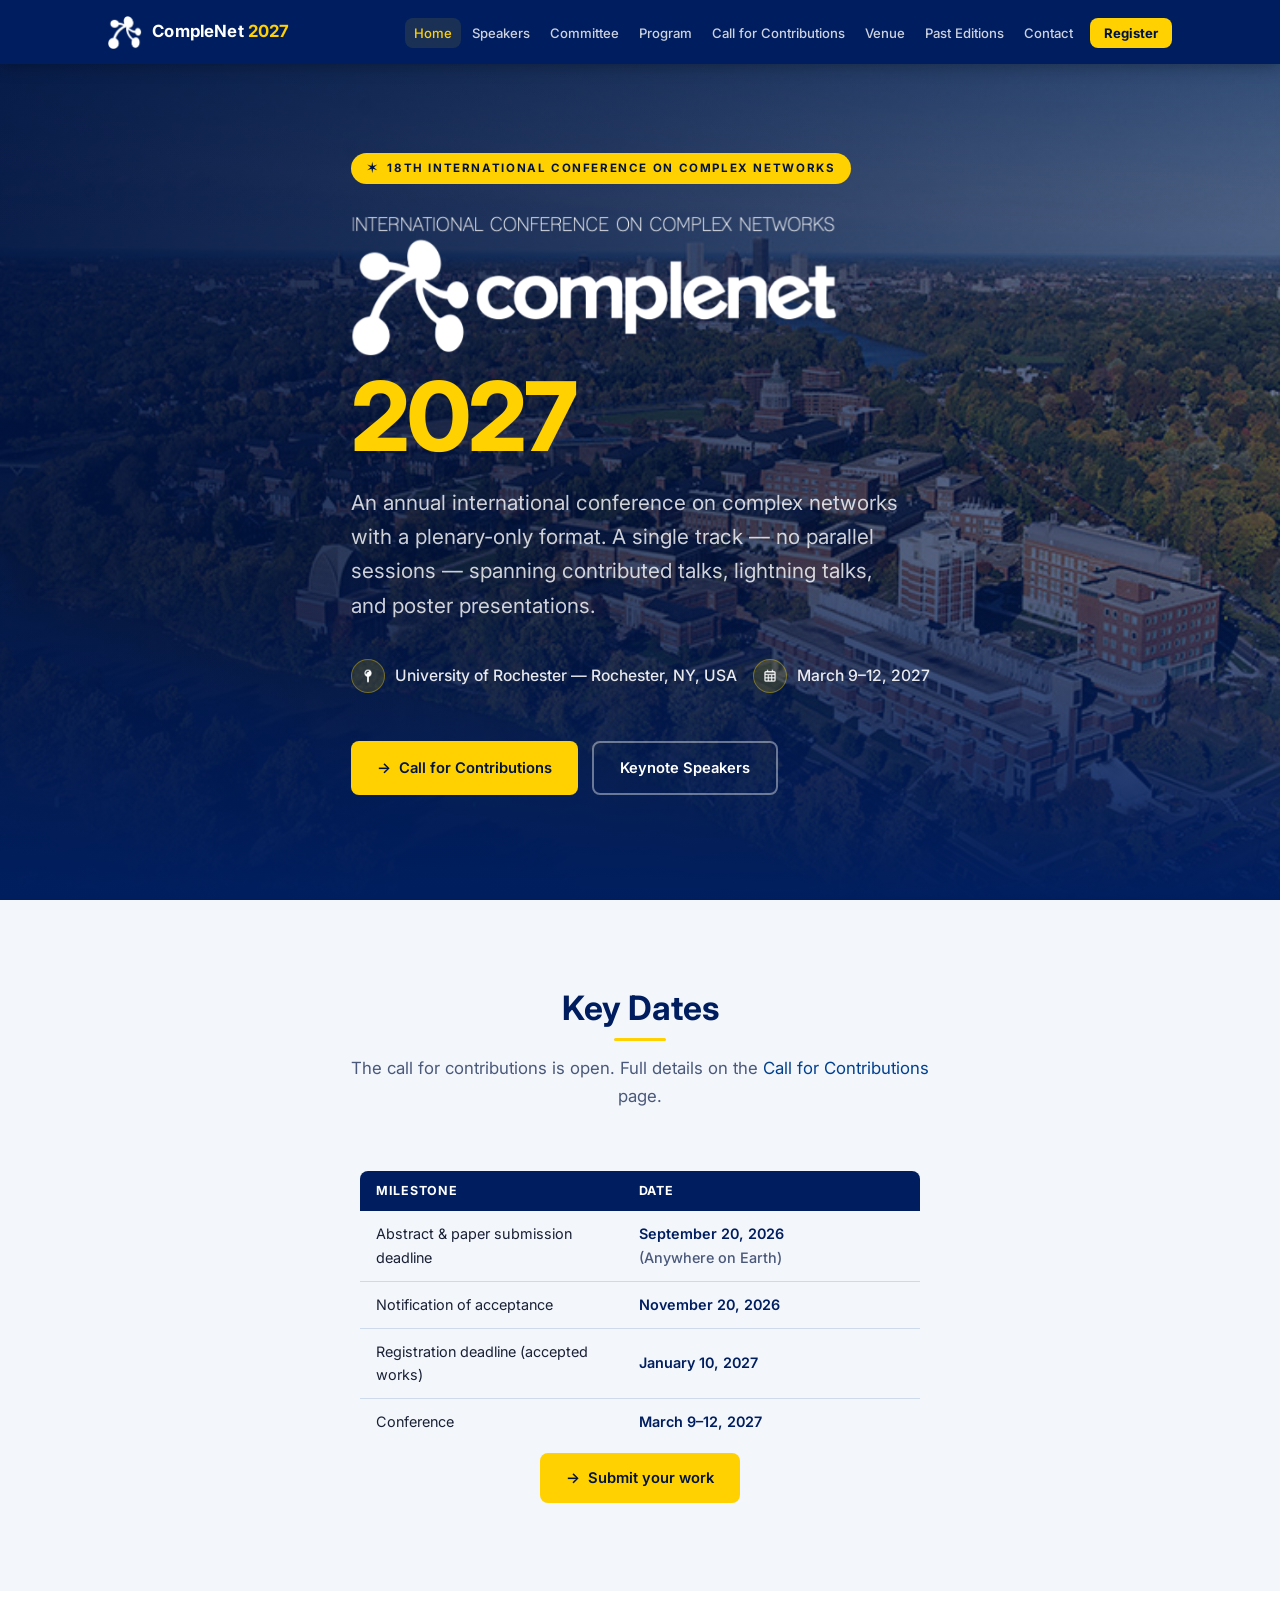
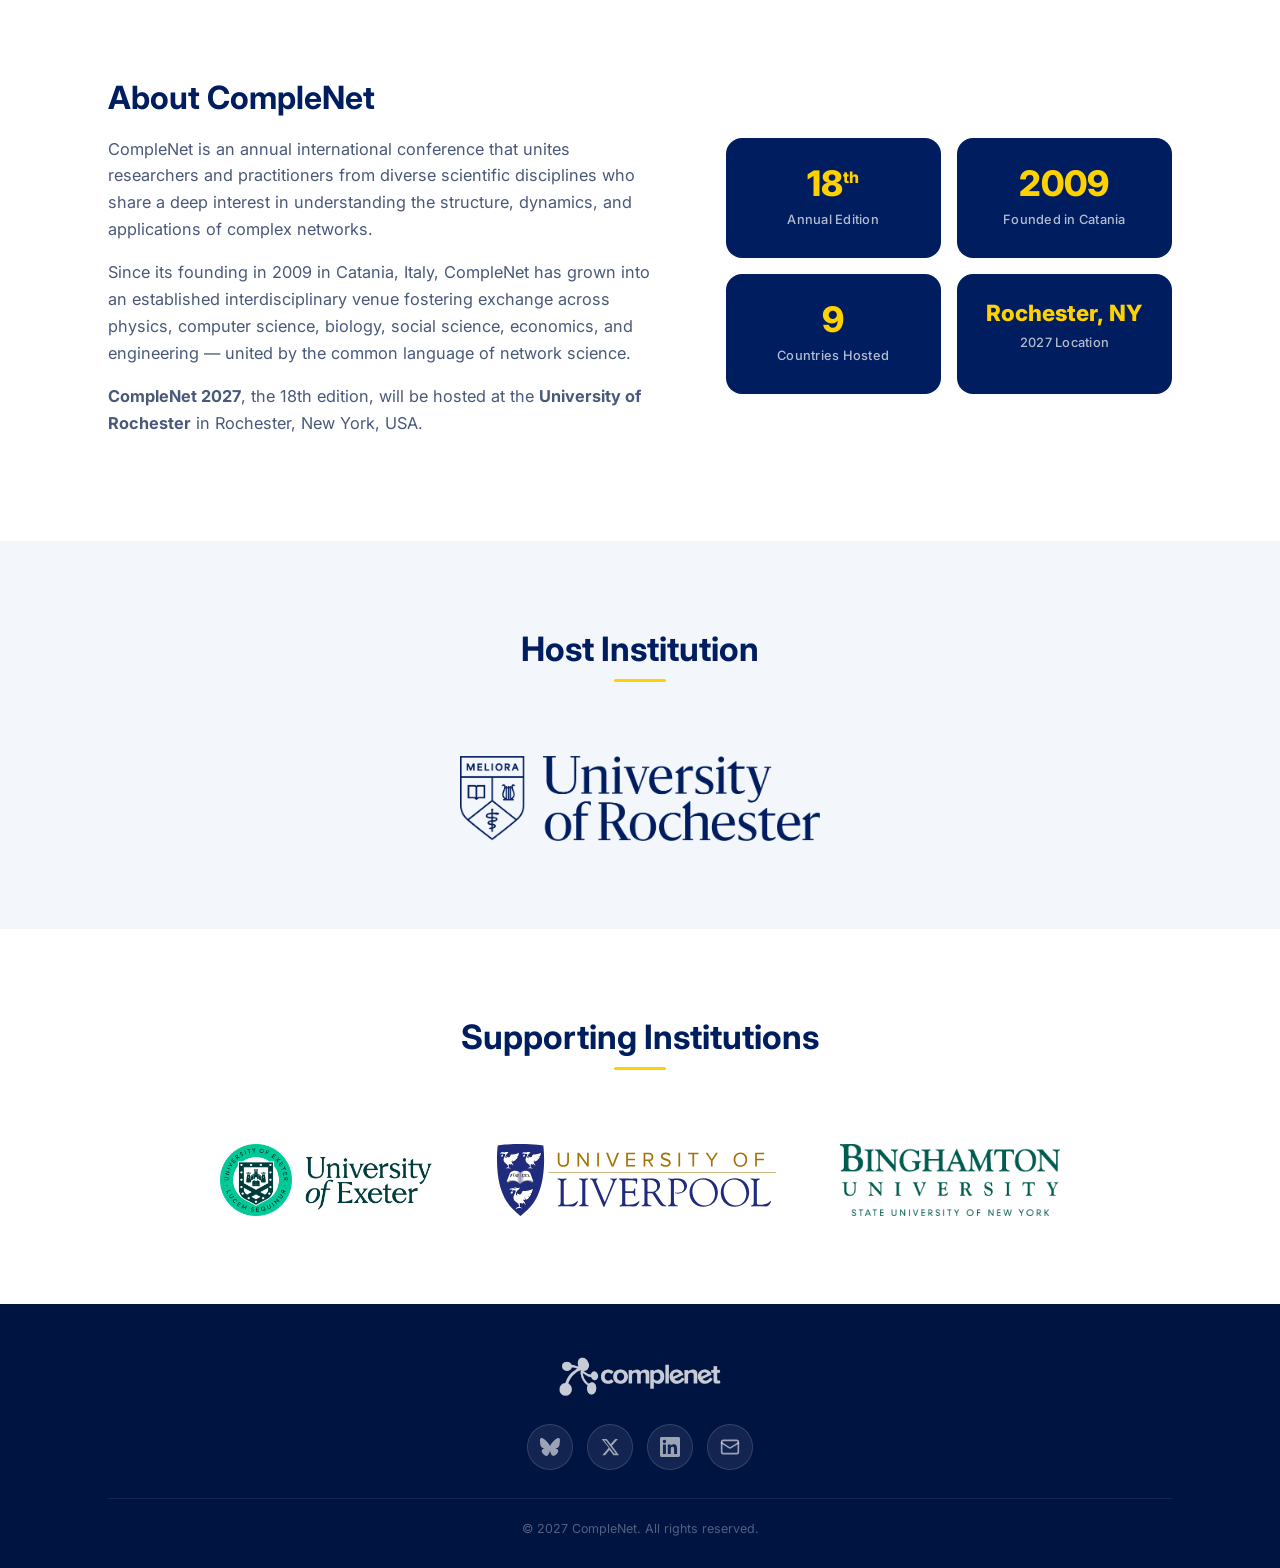
==== index.html @ 54e0cf7e "Add Liverpool and Binghamton logos to supporting institutions" ====
<!DOCTYPE html>
<html lang="en">
<head>
  <meta charset="UTF-8">
  <meta name="viewport" content="width=device-width, initial-scale=1.0">
  <title>CompleNet 2027 — 18th International Conference on Complex Networks</title>
  <meta name="description" content="CompleNet 2027, the 18th International Conference on Complex Networks, hosted at the University of Rochester, Rochester, NY, USA.">
  <link rel="canonical" href="https://complenet.github.io/">

  <!-- Link previews (Bluesky, X, Slack, Mastodon) -->
  <meta property="og:type"        content="website">
  <meta property="og:site_name"   content="CompleNet 2027">
  <meta property="og:locale"      content="en_US">
  <meta property="og:url"         content="https://complenet.github.io/">
  <meta property="og:title"       content="CompleNet 2027 — 18th International Conference on Complex Networks">
  <meta property="og:description" content="CompleNet 2027, the 18th International Conference on Complex Networks, hosted at the University of Rochester, Rochester, NY, USA.">
  <meta property="og:image"       content="https://complenet.github.io/Logos/og-card.png">
  <meta property="og:image:width"  content="1200">
  <meta property="og:image:height" content="630">
  <meta property="og:image:alt"   content="CompleNet 2027, the 18th International Conference on Complex Networks, March 9-12, 2027, University of Rochester, Rochester, NY, USA">
  <meta name="twitter:card"        content="summary_large_image">
  <meta name="twitter:site"        content="@CompleNet">
  <meta name="twitter:title"       content="CompleNet 2027 — 18th International Conference on Complex Networks">
  <meta name="twitter:description" content="CompleNet 2027, the 18th International Conference on Complex Networks, hosted at the University of Rochester, Rochester, NY, USA.">
  <meta name="twitter:image"       content="https://complenet.github.io/Logos/og-card.png">
  <meta name="twitter:image:alt"   content="CompleNet 2027, the 18th International Conference on Complex Networks, March 9-12, 2027, University of Rochester, Rochester, NY, USA">

  <link rel="preconnect" href="https://fonts.googleapis.com">
  <link rel="preconnect" href="https://fonts.gstatic.com" crossorigin>
  <link href="https://fonts.googleapis.com/css2?family=Inter:wght@300;400;500;600;700;800&display=swap" rel="stylesheet">
  <link rel="icon" href="favicon.ico" sizes="any">
  <link rel="icon" type="image/png" sizes="32x32" href="favicon-32x32.png">
  <link rel="icon" type="image/png" sizes="16x16" href="favicon-16x16.png">
  <link rel="apple-touch-icon" href="apple-touch-icon.png">
  <link rel="stylesheet" href="style.css">
</head>
<body>

<!-- ═══ NAVBAR ═══ -->
<nav id="navbar">
  <div class="container">
    <div class="nav-inner">
      <a href="index.html" class="nav-brand">
        <img src="Logos/LogoSmall.png" alt="CompleNet logo">
        <span class="nav-brand-text">CompleNet&nbsp;<span class="nav-brand-year">2027</span></span>
      </a>
      <ul class="nav-links" id="navLinks">
        <li><a href="index.html"         class="active">Home</a></li>
        <li><a href="speakers.html">Speakers</a></li>
        <li><a href="committee.html">Committee</a></li>
        <li><a href="program.html">Program</a></li>
        <li><a href="cfp.html">Call for Contributions</a></li>
        <li><a href="venue.html">Venue</a></li>
        <li><a href="past-editions.html">Past Editions</a></li>
        <li><a href="contact.html">Contact</a></li>
        <li><a href="registration.html" class="nav-cta">Register</a></li>
      </ul>
      <button class="nav-toggle" id="navToggle" aria-label="Toggle navigation">
        <span></span><span></span><span></span>
      </button>
    </div>
  </div>
</nav>

<!-- ═══ HERO ═══ -->
<section id="hero">
  <div class="hero-bg"></div>
  <div class="container">
    <div class="hero-content">

      <h1 class="sr-only">CompleNet 2027 &mdash; 18th International Conference on Complex Networks</h1>

      <div class="hero-badge">&#x2736;&nbsp; 18th International Conference on Complex Networks</div>

      <div class="hero-title-area">
        <img src="Logos/CompleNetComplete.png" alt="CompleNet" class="hero-complenet-logo">
        <div class="hero-year">2027</div>
      </div>

      <p class="hero-subtitle">
        An annual international conference on complex networks with a plenary-only format.
        A single track &mdash; no parallel sessions &mdash; spanning contributed talks,
        lightning talks, and poster presentations.
      </p>

      <div class="hero-meta">
        <div class="hero-meta-item">
          <div class="hero-meta-icon"><img src="Logos/map-pin-solid.png" alt="Location"></div>
          <span>University of Rochester &mdash; Rochester, NY, USA</span>
        </div>
        <div class="hero-meta-item">
          <div class="hero-meta-icon"><img src="Logos/calendar-days-regular.png" alt="Date"></div>
          <span>March 9&ndash;12, 2027</span>
        </div>
      </div>

      <div class="hero-actions">
        <a href="cfp.html"      class="btn btn-primary">&#8594;&nbsp; Call for Contributions</a>
        <a href="speakers.html" class="btn btn-outline">Keynote Speakers</a>
      </div>

    </div>
  </div>
</section>

<!-- ═══ KEY DATES ═══ -->
<section id="key-dates" class="section section-alt">
  <div class="container">
    <div class="section-header">
      <h2>Key Dates</h2>
      <p>
        The call for contributions is open. Full details on the
        <a href="cfp.html">Call for Contributions</a> page.
      </p>
    </div>
    <table class="dates-table dates-centered">
      <thead>
        <tr><th>Milestone</th><th>Date</th></tr>
      </thead>
      <tbody>
        <tr><td>Abstract &amp; paper submission deadline</td><td class="date-val">September 20, 2026 <span class="date-aoe">(Anywhere on Earth)</span></td></tr>
        <tr><td>Notification of acceptance</td>             <td class="date-val">November 20, 2026</td></tr>
        <tr><td>Registration deadline (accepted works)</td> <td class="date-val">January 10, 2027</td></tr>
        <tr><td>Conference</td>                             <td class="date-val">March 9&ndash;12, 2027</td></tr>
      </tbody>
    </table>
    <div class="key-dates-actions">
      <a href="cfp.html" class="btn btn-primary">&#8594;&nbsp; Submit your work</a>
    </div>
  </div>
</section>

<!-- ═══ ABOUT ═══ -->
<section id="about" class="section">
  <div class="container">
    <div class="about-grid">

      <div class="about-text">
        <h2>About CompleNet</h2>
        <p>
          CompleNet is an annual international conference that unites researchers and practitioners
          from diverse scientific disciplines who share a deep interest in understanding the
          structure, dynamics, and applications of complex networks.
        </p>
        <p>
          Since its founding in 2009 in Catania, Italy, CompleNet has grown into an established
          interdisciplinary venue fostering exchange across physics, computer science, biology,
          social science, economics, and engineering &mdash; united by the common language of
          network science.
        </p>
        <p>
          <strong>CompleNet 2027</strong>, the 18th edition, will be hosted at the
          <strong>University of Rochester</strong> in Rochester, New York, USA.
        </p>
      </div>

      <div class="about-stats">
        <div class="stat-card">
          <div class="stat-number">18<sup>th</sup></div>
          <div class="stat-label">Annual Edition</div>
        </div>
        <div class="stat-card">
          <div class="stat-number">2009</div>
          <div class="stat-label">Founded in Catania</div>
        </div>
        <div class="stat-card">
          <div class="stat-number">9</div>
          <div class="stat-label">Countries Hosted</div>
        </div>
        <div class="stat-card">
          <div class="stat-number" style="font-size:1.4rem">Rochester,&nbsp;NY</div>
          <div class="stat-label">2027 Location</div>
        </div>
      </div>

    </div>
  </div>
</section>

<!-- ═══ HOST INSTITUTION ═══ -->
<section id="host-institution" class="section section-alt">
  <div class="container">
    <div class="section-header">
      <h2>Host Institution</h2>
    </div>
    <div class="inst-grid">
      <div class="inst-card">
        <img src="Logos/Rochester.png" alt="University of Rochester">
      </div>
    </div>
  </div>
</section>

<!-- ═══ SUPPORTING INSTITUTIONS ═══ -->
<section id="supporting-institutions" class="section">
  <div class="container">
    <div class="section-header">
      <h2>Supporting Institutions</h2>
    </div>
    <div class="inst-grid">
      <div class="inst-card">
        <img src="Logos/Exeter.png" alt="University of Exeter">
      </div>
      <div class="inst-card">
        <img src="Logos/Liverpool.svg" alt="University of Liverpool">
      </div>
      <div class="inst-card">
        <img src="Logos/Binghamton.png" alt="Binghamton University">
      </div>
    </div>
  </div>
</section>

<!-- ═══ FOOTER ═══ -->
<footer>
  <div class="container">
    <div class="footer-simple">
      <img src="Logos/CompleNet.png" alt="CompleNet" class="footer-main-logo">
      <div class="footer-social">
        <a href="https://bsky.app/profile/complenet.bsky.social"
           target="_blank" rel="noopener" class="social-link" title="Bluesky">
          <svg viewBox="0 0 24 24" fill="currentColor" aria-hidden="true">
            <path d="M12 10.8c-1.087-2.114-4.046-6.053-6.798-7.995C2.566.944 1.561 1.266.902 1.565.139 1.908 0 3.08 0 3.768c0 .69.378 5.65.624 6.479.815 2.736 3.713 3.66 6.383 3.364.136-.02.275-.039.415-.056-.138.022-.276.04-.415.056-3.912.58-7.387 2.005-2.83 7.078 5.013 5.19 6.87-1.113 7.823-4.308.953 3.195 2.05 9.271 7.733 4.308 4.552-5.072 1.07-6.496-2.842-7.078a8.741 8.741 0 0 1-.415-.056c.14.017.279.036.415.056 2.67.297 5.568-.628 6.383-3.364.246-.828.624-5.79.624-6.478 0-.69-.139-1.861-.902-2.206-.659-.298-1.664-.62-4.3 1.24C16.046 4.748 13.087 8.687 12 10.8Z"/>
          </svg>
        </a>
        <a href="https://x.com/CompleNet"
           target="_blank" rel="noopener" class="social-link" title="X (Twitter)">
          <svg viewBox="0 0 24 24" fill="currentColor" aria-hidden="true">
            <path d="M18.244 2.25h3.308l-7.227 8.26 8.502 11.24H16.17l-4.714-6.231-5.401 6.231H2.741l7.732-8.855L1.999 2.25H8.08l4.713 6.231zm-1.161 17.52h1.833L7.084 4.126H5.117z"/>
          </svg>
        </a>
        <a href="https://www.linkedin.com/company/136134955/"
           target="_blank" rel="noopener" class="social-link" title="LinkedIn">
          <svg viewBox="0 0 24 24" fill="currentColor" aria-hidden="true">
            <path d="M20.447 20.452h-3.554v-5.569c0-1.328-.027-3.037-1.852-3.037-1.853 0-2.136 1.445-2.136 2.939v5.667H9.351V9h3.414v1.561h.046c.477-.9 1.637-1.85 3.37-1.85 3.601 0 4.267 2.37 4.267 5.455v6.286zM5.337 7.433a2.062 2.062 0 1 1 0-4.125 2.062 2.062 0 0 1 0 4.125zM7.119 20.452H3.552V9h3.567v11.452zM22.225 0H1.771C.792 0 0 .774 0 1.729v20.542C0 23.227.792 24 1.771 24h20.451C23.2 24 24 23.227 24 22.271V1.729C24 .774 23.2 0 22.222 0h.003z"/>
          </svg>
        </a>
        <a href="#" data-email
           class="social-link" title="Email the organizers">
          <svg viewBox="0 0 24 24" fill="none" stroke="currentColor" stroke-width="2"
               stroke-linecap="round" stroke-linejoin="round" aria-hidden="true">
            <rect x="2" y="4" width="20" height="16" rx="2"/>
            <path d="m22 7-8.97 5.7a1.94 1.94 0 0 1-2.06 0L2 7"/>
          </svg>
        </a>
      </div>
      <div class="footer-bottom">
        <span>&copy; 2027 CompleNet. All rights reserved.</span>
      </div>
    </div>
  </div>
</footer>

<script>
  const toggle   = document.getElementById('navToggle');
  const navLinks = document.getElementById('navLinks');
  toggle.addEventListener('click', () => navLinks.classList.toggle('open'));
  navLinks.querySelectorAll('a').forEach(a =>
    a.addEventListener('click', () => navLinks.classList.remove('open'))
  );
</script>
  <script src="email.js"></script>
</body>
</html>
---- style.css ----
/* ═══════════════════════════════════════════════
   CompleNet 2027 — Shared Stylesheet
   University of Rochester color palette
   ═══════════════════════════════════════════════ */

/* ─── Reset & Variables ─── */
*, *::before, *::after { box-sizing: border-box; margin: 0; padding: 0; }

:root {
  --blue:       #001E5F;   /* UR navy (matches logo) */
  --blue-dark:  #001442;
  --blue-mid:   #00408F;
  --blue-light: #1A5FB8;
  --gold:       #FFD100;   /* UR Gold */
  --gold-dark:  #E8BC00;
  --gold-pale:  rgba(255, 209, 0, 0.12);
  --white:      #ffffff;
  --off-white:  #F3F7FC;
  --gray-light: #EAF0F8;
  --gray:       #8899BB;
  --text:       #1A2035;
  --text-mid:   #4A587A;
  --border:     #CDDAEC;
  --radius:     8px;
  --radius-lg:  16px;
  --shadow-sm:  0 2px 8px  rgba(0, 59, 113, 0.10);
  --shadow-md:  0 6px 24px rgba(0, 59, 113, 0.15);
  --shadow-lg:  0 12px 48px rgba(0, 59, 113, 0.20);
  --trans:      0.2s ease;
  --nav-h:      64px;
}

html { scroll-behavior: smooth; }

body {
  font-family: 'Inter', -apple-system, BlinkMacSystemFont, 'Segoe UI', sans-serif;
  color: var(--text);
  line-height: 1.65;
  background: var(--white);
}

h1, h2, h3, h4 { line-height: 1.2; font-weight: 700; }
a { color: var(--blue-mid); text-decoration: none; transition: color var(--trans); }
a:hover { color: var(--gold-dark); }
img { display: block; max-width: 100%; }

/* ─── Layout ─── */
.container  { max-width: 1120px; margin: 0 auto; padding: 0 28px; }
.section    { padding: 88px 0; }
.section-alt { background: var(--off-white); }

/* Visually hidden (for screen readers / SEO — e.g. the hero h1) */
.sr-only {
  position: absolute;
  width: 1px; height: 1px;
  padding: 0; margin: -1px;
  overflow: hidden;
  clip: rect(0, 0, 0, 0);
  white-space: nowrap;
  border: 0;
}

/* ─── Section Header ─── */
.section-header { text-align: center; margin-bottom: 60px; }
.section-header h2 {
  font-size: clamp(1.6rem, 3vw, 2.1rem);
  color: var(--blue);
  margin-bottom: 14px;
  display: inline-block;
  position: relative;
}
.section-header h2::after {
  content: '';
  display: block;
  width: 52px;
  height: 3px;
  background: var(--gold);
  border-radius: 2px;
  margin: 10px auto 0;
}
.section-header p {
  color: var(--text-mid);
  max-width: 580px;
  margin: 0 auto;
  font-size: 1.05rem;
}

/* ═══════════════════════════════════════════════
   NAVBAR
   ═══════════════════════════════════════════════ */
#navbar {
  position: fixed;
  top: 0; left: 0; right: 0;
  z-index: 999;
  height: var(--nav-h);
  background: var(--blue);
  box-shadow: 0 2px 16px rgba(0, 0, 0, 0.30);
}
/* fill the bar's height so nav content centers vertically within it */
#navbar .container { height: 100%; }
.nav-inner {
  height: 100%;
  display: flex;
  align-items: center;
  justify-content: space-between;
}
.nav-brand {
  display: flex;
  align-items: center;
  gap: 10px;
  text-decoration: none;
  flex-shrink: 0;
}
.nav-brand img {
  height: 34px;
  filter: brightness(0) invert(1);
}
.nav-brand-text {
  color: var(--white);
  font-weight: 700;
  font-size: 1.05rem;
  letter-spacing: 0.01em;
}
.nav-brand-year { color: var(--gold); }

.nav-links {
  display: flex;
  gap: 2px;
  list-style: none;
  align-items: center;
}
.nav-links a {
  color: rgba(255, 255, 255, 0.80);
  font-size: 0.82rem;
  font-weight: 500;
  padding: 7px 9px;
  border-radius: var(--radius);
  text-decoration: none;
  transition: all var(--trans);
  white-space: nowrap;
}
.nav-links a:hover,
.nav-links a.active { color: var(--gold); }
.nav-links a.active { background: rgba(255, 209, 0, 0.10); }

.nav-links .nav-cta {
  background: var(--gold);
  color: var(--blue-dark) !important;
  font-weight: 700 !important;
  padding: 7px 14px !important;
  margin-left: 6px;
}
.nav-links .nav-cta:hover,
.nav-links .nav-cta.active {
  background: var(--gold-dark);
  color: var(--blue-dark) !important;
}

/* Hamburger */
.nav-toggle {
  display: none;
  flex-direction: column;
  gap: 5px;
  cursor: pointer;
  background: none;
  border: none;
  padding: 4px;
}
.nav-toggle span {
  display: block;
  width: 22px;
  height: 2px;
  background: var(--white);
  border-radius: 2px;
  transition: all 0.3s;
}

/* ═══════════════════════════════════════════════
   PAGE HEADER  (inner pages — replaces full hero)
   ═══════════════════════════════════════════════ */
.page-header {
  background: var(--blue);
  padding: calc(var(--nav-h) + 52px) 0 52px;
  text-align: center;
  position: relative;
  overflow: hidden;
}
/* animated network canvas behind the page title (see header-network.js) */
.page-header-net {
  position: absolute;
  inset: 0;
  width: 100%;
  height: 100%;
  z-index: 0;
  pointer-events: none;
}
.page-header .container { position: relative; z-index: 1; }
.page-header h1 {
  font-size: clamp(2rem, 5vw, 3.2rem);
  color: var(--white);
  font-weight: 800;
  letter-spacing: -0.02em;
  margin-bottom: 14px;
}
.page-header h1 span { color: var(--gold); }
.page-header p {
  color: rgba(255, 255, 255, 0.75);
  font-size: 1.05rem;
  max-width: 540px;
  margin: 0 auto;
}

/* ═══════════════════════════════════════════════
   HERO  (index.html only)
   ═══════════════════════════════════════════════ */
#hero {
  min-height: 100vh;
  background: var(--blue);
  position: relative;
  display: flex;
  align-items: center;
  padding-top: var(--nav-h);
  overflow: hidden;
}
.hero-bg {
  position: absolute;
  inset: 0;
  /* UR River Campus aerial, tinted with a navy brand overlay:
     darker at left (behind the title) for legibility, lighter at right. */
  background-image:
    linear-gradient(100deg,
      rgba(0, 20, 66, 0.93) 0%,
      rgba(0, 20, 66, 0.78) 45%,
      rgba(0, 26, 82, 0.55) 100%),
    url('backgroundimages/2008-10-09_Aerial_Photography_713.jpeg');
  background-size: cover;
  background-position: center;
}
.hero-bg::after {
  content: '';
  position: absolute;
  inset: 0;
  /* soft top shade under the navbar + fade to solid navy at the bottom */
  background: linear-gradient(to bottom,
    rgba(0, 20, 66, 0.35) 0%,
    transparent 26%,
    transparent 62%,
    var(--blue) 100%);
}
.hero-content {
  position: relative;
  z-index: 2;
  padding: 80px 0 96px;
  max-width: 720px;
}
.hero-badge {
  display: inline-flex;
  align-items: center;
  gap: 8px;
  background: var(--gold);
  color: var(--blue-dark);
  font-weight: 700;
  font-size: 0.72rem;
  letter-spacing: 0.14em;
  text-transform: uppercase;
  padding: 6px 16px;
  border-radius: 20px;
  margin-bottom: 22px;
}
.hero-subtitle {
  font-size: clamp(1rem, 2.5vw, 1.3rem);
  color: rgba(255, 255, 255, 0.80);
  margin-bottom: 36px;
  max-width: 560px;
}
.hero-meta {
  display: flex;
  flex-wrap: wrap;
  gap: 16px;
  margin-bottom: 48px;
}
.hero-meta-item {
  display: flex;
  align-items: center;
  gap: 10px;
  color: rgba(255, 255, 255, 0.90);
  font-size: 0.98rem;
  font-weight: 500;
}
.hero-meta-icon {
  width: 34px;
  height: 34px;
  border-radius: 50%;
  background: rgba(255, 209, 0, 0.14);
  border: 1px solid rgba(255, 209, 0, 0.35);
  display: flex;
  align-items: center;
  justify-content: center;
  font-size: 0.9rem;
  flex-shrink: 0;
}
.hero-meta-icon img {
  width: 16px;
  height: 16px;
  object-fit: contain;
  filter: brightness(0) invert(1);
}
.hero-actions { display: flex; gap: 14px; flex-wrap: wrap; }

/* ─── Buttons ─── */
.btn {
  display: inline-flex;
  align-items: center;
  gap: 8px;
  padding: 13px 26px;
  border-radius: var(--radius);
  font-weight: 600;
  font-size: 0.92rem;
  font-family: inherit;
  text-decoration: none;
  transition: all var(--trans);
  cursor: pointer;
  border: none;
}
.btn-primary { background: var(--gold); color: var(--blue-dark); }
.btn-primary:hover {
  background: var(--gold-dark);
  color: var(--blue-dark);
  transform: translateY(-2px);
  box-shadow: var(--shadow-md);
}
.btn-outline {
  background: transparent;
  color: var(--white);
  border: 2px solid rgba(255, 255, 255, 0.40);
}
.btn-outline:hover {
  border-color: var(--gold);
  color: var(--gold);
  transform: translateY(-2px);
}

/* ═══════════════════════════════════════════════
   ABOUT  (index.html)
   ═══════════════════════════════════════════════ */
.about-grid {
  display: grid;
  grid-template-columns: 1.1fr 0.9fr;
  gap: 72px;
  align-items: center;
}
.about-text h2 {
  font-size: clamp(1.5rem, 3vw, 2rem);
  color: var(--blue);
  margin-bottom: 18px;
}
.about-text p { color: var(--text-mid); margin-bottom: 16px; font-size: 1.02rem; }
.about-stats {
  display: grid;
  grid-template-columns: 1fr 1fr;
  gap: 16px;
}
.stat-card {
  background: var(--blue);
  border-radius: var(--radius-lg);
  padding: 28px 20px;
  text-align: center;
}
.stat-number {
  font-size: 2.2rem;
  font-weight: 800;
  color: var(--gold);
  line-height: 1;
  margin-bottom: 8px;
}
.stat-number sup { font-size: 0.45em; vertical-align: super; }
.stat-label {
  font-size: 0.80rem;
  color: rgba(255, 255, 255, 0.70);
  font-weight: 500;
  letter-spacing: 0.02em;
}

/* ═══════════════════════════════════════════════
   SPEAKERS
   ═══════════════════════════════════════════════ */
.speakers-grid {
  display: grid;
  grid-template-columns: repeat(auto-fit, minmax(220px, 1fr));
  gap: 24px;
}
.speaker-card {
  background: var(--white);
  border: 1px solid var(--border);
  border-radius: var(--radius-lg);
  padding: 36px 24px 28px;
  text-align: center;
  transition: all var(--trans);
  box-shadow: var(--shadow-sm);
}
.speaker-card:hover {
  transform: translateY(-4px);
  box-shadow: var(--shadow-md);
  border-color: var(--gold);
}
.speaker-avatar {
  width: 92px;
  height: 92px;
  border-radius: 50%;
  background: var(--gray-light);
  margin: 0 auto 20px;
  display: flex;
  align-items: center;
  justify-content: center;
  border: 3px solid var(--border);
}
.speaker-avatar svg { width: 44px; height: 44px; color: var(--gray); }

/* Keynote speakers page: larger headshots than the compact committee avatars */
.speakers-grid .speaker-avatar {
  width: 140px;
  height: 140px;
  margin-bottom: 24px;
}
.speakers-grid .speaker-avatar svg { width: 64px; height: 64px; }

.tba-badge {
  display: inline-block;
  background: var(--gold-pale);
  border: 1px solid rgba(255, 209, 0, 0.45);
  color: #7A6500;
  font-size: 0.68rem;
  font-weight: 700;
  letter-spacing: 0.12em;
  text-transform: uppercase;
  padding: 3px 10px;
  border-radius: 10px;
  margin-bottom: 10px;
}
.speaker-name {
  font-size: 1rem;
  font-weight: 700;
  color: var(--blue);
  margin-bottom: 4px;
}
.speaker-affiliation { font-size: 0.83rem; color: var(--text-mid); margin-bottom: 14px; }
.speaker-topic {
  display: inline-block;
  background: var(--off-white);
  border: 1px solid var(--border);
  border-radius: var(--radius);
  padding: 5px 12px;
  font-size: 0.78rem;
  color: var(--text-mid);
  line-height: 1.4;
}

/* Keynote card socials */
.speaker-socials {
  display: flex;
  justify-content: center;
  align-items: center;
  gap: 10px;
  margin-top: 12px;
  flex-wrap: wrap;
}
.speaker-social {
  display: inline-flex;
  align-items: center;
  justify-content: center;
  width: 30px;
  height: 30px;
  border-radius: 999px;
  color: var(--text-mid);
  background: rgba(0, 0, 0, 0.04);
  transition: color 0.15s ease, background 0.15s ease, transform 0.15s ease;
}
.speaker-social:hover {
  color: var(--blue);
  background: rgba(0, 51, 160, 0.08);
  transform: translateY(-1px);
}
.speaker-social svg {
  width: 15px;
  height: 15px;
  display: block;
}

/* Keynote rollout flag: set data-revealed="true" on a card in speakers.html
   to publish it, "false" to hold it back. Plain HTML attribute, no JS —
   works identically for browsers, crawlers, and link-preview bots. */
.speaker-card[data-revealed="false"] {
  display: none;
}


/* ═══════════════════════════════════════════════
   PLACEHOLDER  (program, registration)
   ═══════════════════════════════════════════════ */
.placeholder-box {
  background: var(--off-white);
  border: 2px dashed var(--border);
  border-radius: var(--radius-lg);
  padding: 72px 40px;
  text-align: center;
}
.placeholder-icon { font-size: 2.8rem; margin-bottom: 18px; opacity: 0.45; display: flex; justify-content: center; align-items: center; }
.placeholder-icon img { width: 48px; height: 48px; object-fit: contain; filter: brightness(0); opacity: 0.35; }
.placeholder-box h3 { color: var(--blue); font-size: 1.35rem; margin-bottom: 12px; }
.placeholder-box p  { color: var(--text-mid); max-width: 500px; margin: 0 auto; font-size: 0.95rem; }

/* ═══════════════════════════════════════════════
   CALL FOR CONTRIBUTIONS
   ═══════════════════════════════════════════════ */
.topics-list { list-style: none; }
.topics-list li {
  display: flex;
  align-items: flex-start;
  gap: 10px;
  padding: 9px 0;
  border-bottom: 1px solid var(--border);
  font-size: 0.93rem;
  color: var(--text-mid);
}
.topics-list li:last-child { border-bottom: none; }
.topics-list li::before {
  content: '';
  display: block;
  min-width: 7px;
  height: 7px;
  background: var(--gold);
  border-radius: 50%;
  margin-top: 7px;
  flex-shrink: 0;
}

.dates-table { width: 100%; border-collapse: collapse; margin-bottom: 28px; font-size: 0.90rem; }
.dates-table th {
  background: var(--blue);
  color: var(--white);
  padding: 10px 16px;
  text-align: left;
  font-size: 0.78rem;
  letter-spacing: 0.06em;
  text-transform: uppercase;
}
.dates-table th:first-child { border-radius: var(--radius) 0 0 0; }
.dates-table th:last-child  { border-radius: 0 var(--radius) 0 0; }
.dates-table td { padding: 11px 16px; border-bottom: 1px solid var(--border); }
.dates-table tr:last-child td { border-bottom: none; }
.dates-table tr:nth-child(even) td { background: var(--off-white); }
.date-val { color: var(--blue); font-weight: 600; }
.date-aoe { color: var(--text-mid); font-weight: 500; white-space: nowrap; }

.key-dates-actions { display: flex; justify-content: center; margin-top: 8px; }

.cfp-note {
  max-width: 720px;
  margin: 24px auto;
  background: rgba(0, 59, 113, 0.06);
  border-left: 3px solid var(--blue);
  border-radius: 0 var(--radius) var(--radius) 0;
  padding: 13px 16px;
  font-size: 0.86rem;
  color: var(--text-mid);
  line-height: 1.55;
}

/* ═══════════════════════════════════════════════
   REGISTRATION
   ═══════════════════════════════════════════════ */

/* Fee table — five categories by role in the programme, two rates each */
.fees-table {
  width: 100%;
  max-width: 720px;
  margin: 0 auto;
  border-collapse: collapse;
  font-size: 0.92rem;
}
.fees-table th {
  background: var(--blue);
  color: var(--white);
  padding: 12px 18px;
  text-align: left;
  font-size: 0.78rem;
  letter-spacing: 0.06em;
  text-transform: uppercase;
  vertical-align: top;
}
.fees-table th:first-child { border-radius: var(--radius) 0 0 0; }
.fees-table th:last-child  { border-radius: 0 var(--radius) 0 0; }
.fees-table th:not(:first-child),
.fees-table td:not(:first-child) { text-align: right; white-space: nowrap; }
.fees-when {
  display: block;
  font-weight: 500;
  font-size: 0.70rem;
  letter-spacing: 0.02em;
  text-transform: none;
  color: rgba(255, 255, 255, 0.72);
  margin-top: 3px;
}
.fees-table td {
  padding: 13px 18px;
  border-bottom: 1px solid var(--border);
  color: var(--text-mid);
}
.fees-table tr:last-child td { border-bottom: none; }
.fees-table tr:nth-child(even) td { background: var(--off-white); }
.fees-val  { color: var(--blue); font-weight: 700; font-size: 1.02rem; }
.fees-late { color: var(--text-mid); font-weight: 600; }

/* ═══════════════════════════════════════════════
   VENUE
   ═══════════════════════════════════════════════ */
.venue-grid {
  display: grid;
  grid-template-columns: 1fr 1fr;
  gap: 56px;
  align-items: center;
}
.venue-info h3 { font-size: 1.4rem; color: var(--blue); margin-bottom: 14px; }
.venue-info p  { color: var(--text-mid); margin-bottom: 18px; font-size: 0.97rem; }
.venue-address {
  background: var(--off-white);
  border-radius: var(--radius);
  border-left: 3px solid var(--gold);
  padding: 14px 18px;
  font-size: 0.88rem;
  color: var(--text-mid);
  margin-bottom: 20px;
  line-height: 1.7;
}
.venue-logo-row { display: flex; align-items: center; gap: 16px; margin-top: 20px; }
.venue-logo-row img { height: 48px; object-fit: contain; }
.venue-img-wrap { border-radius: var(--radius-lg); overflow: hidden; box-shadow: var(--shadow-lg); }
.venue-img-wrap img { width: 100%; height: 360px; object-fit: cover; }

/* ═══════════════════════════════════════════════
   PAST EDITIONS
   ═══════════════════════════════════════════════ */
.editions-intro {
  background: var(--blue);
  border-radius: var(--radius-lg);
  padding: 20px 28px;
  display: flex;
  align-items: center;
  gap: 20px;
  margin-bottom: 36px;
  flex-wrap: wrap;
}
.editions-intro-stat { text-align: center; flex: 1; min-width: 90px; }
.editions-intro-stat .n { font-size: 2rem; font-weight: 800; color: var(--gold); line-height: 1; }
.editions-intro-stat .l { font-size: 0.72rem; color: rgba(255, 255, 255, 0.62); font-weight: 500; text-transform: uppercase; letter-spacing: 0.06em; margin-top: 4px; }
.editions-intro-divider { width: 1px; height: 48px; background: rgba(255, 255, 255, 0.15); }

.editions-grid {
  display: grid;
  grid-template-columns: repeat(auto-fill, minmax(320px, 1fr));
  gap: 12px;
}
.edition-card {
  background: var(--white);
  border: 1px solid var(--border);
  border-radius: var(--radius);
  padding: 14px 18px;
  display: flex;
  align-items: center;
  gap: 14px;
  color: inherit;
  text-decoration: none;
  transition: all var(--trans);
}
a.edition-card:hover {
  border-color: var(--gold);
  box-shadow: var(--shadow-sm);
  transform: translateX(3px);
}
.edition-year { font-size: 1.15rem; font-weight: 800; color: var(--blue); min-width: 48px; }
.edition-bar  { width: 2px; height: 36px; background: var(--gold); border-radius: 1px; flex-shrink: 0; }
.edition-info { flex: 1; }
.edition-place { font-weight: 600; color: var(--text); font-size: 0.92rem; }
.edition-inst    { font-size: 0.78rem; color: var(--text-mid); margin-top: 1px; }
.edition-country { font-size: 0.74rem; color: var(--blue); font-weight: 600; margin-top: 2px; letter-spacing: 0.01em; }
.edition-num     { font-size: 0.72rem; color: var(--gray); font-weight: 500; margin-top: 2px; }
.edition-arrow { color: var(--gray); font-size: 0.9rem; flex-shrink: 0; }
a.edition-card:hover .edition-arrow { color: var(--gold-dark); }

/* Edition badges — "Canceled" and "Archived" share the same shape */
.edition-tag {
  display: inline-block;
  font-size: 0.65rem;
  font-weight: 700;
  letter-spacing: 0.08em;
  text-transform: uppercase;
  padding: 1px 6px;
  border-radius: 4px;
  margin-left: 6px;
  vertical-align: middle;
  background: var(--gray-light);
  border: 1px solid var(--border);
  color: var(--text-mid);
}

/* Canceled edition variant */
.edition-canceled .edition-year  { color: var(--gray); }
.edition-canceled .edition-bar   { background: var(--border); }
.edition-canceled .edition-place { color: var(--gray); }
.edition-canceled .edition-tag {
  display: inline-block;
  background: #FFF3F3;
  border: 1px solid #FFCCCC;
  color: #CC4444;
  font-size: 0.65rem;
  font-weight: 700;
  letter-spacing: 0.08em;
  text-transform: uppercase;
  padding: 1px 6px;
  border-radius: 4px;
  margin-left: 6px;
  vertical-align: middle;
}

/* ═══════════════════════════════════════════════
   FOOTER
   ═══════════════════════════════════════════════ */
footer {
  background: var(--blue-dark);
  color: rgba(255, 255, 255, 0.68);
  padding: 52px 0 28px;
}

/* Centered, minimal layout */
.footer-simple {
  display: flex;
  flex-direction: column;
  align-items: center;
  gap: 28px;
  text-align: center;
}

.footer-main-logo {
  height: 40px;
  filter: brightness(0) invert(1);
  opacity: 0.78;
  transition: opacity var(--trans);
}
.footer-main-logo:hover { opacity: 1; }

/* Social icon row */
.footer-social {
  display: flex;
  align-items: center;
  gap: 14px;
}
.social-link {
  display: flex;
  align-items: center;
  justify-content: center;
  width: 46px;
  height: 46px;
  border-radius: 50%;
  background: rgba(255, 255, 255, 0.07);
  border: 1px solid rgba(255, 255, 255, 0.14);
  color: rgba(255, 255, 255, 0.58);
  text-decoration: none;
  transition: all var(--trans);
  cursor: pointer;
}
.social-link:hover {
  color: var(--gold);
  border-color: rgba(255, 209, 0, 0.55);
  background: rgba(255, 209, 0, 0.10);
  transform: translateY(-2px);
  box-shadow: 0 4px 12px rgba(255, 209, 0, 0.15);
}
.social-link svg { width: 20px; height: 20px; flex-shrink: 0; }

.footer-bottom {
  border-top: 1px solid rgba(255, 255, 255, 0.08);
  padding-top: 20px;
  width: 100%;
  display: flex;
  justify-content: center;
  align-items: center;
  gap: 6px;
  font-size: 0.78rem;
  color: rgba(255, 255, 255, 0.32);
  flex-wrap: wrap;
}

/* ═══════════════════════════════════════════════
   RESPONSIVE
   ═══════════════════════════════════════════════ */
@media (max-width: 960px) {
  .about-grid,
  .venue-grid { grid-template-columns: 1fr; gap: 36px; }
}

@media (max-width: 768px) {
  .section { padding: 56px 0; }
  .section-header { margin-bottom: 40px; }

  /* ── Navbar ── */
  .nav-links {
    display: none;
    flex-direction: column;
    position: absolute;
    top: var(--nav-h);
    left: 0; right: 0;
    background: var(--blue-dark);
    padding: 12px 16px 20px;
    gap: 2px;
    box-shadow: 0 8px 24px rgba(0, 0, 0, 0.3);
  }
  .nav-links.open { display: flex; }
  .nav-links a { display: block; padding: 11px 14px; border-radius: var(--radius); }
  .nav-links .nav-cta { margin-left: 0; margin-top: 8px; text-align: center; }
  .nav-toggle { display: flex; }

  /* ── Page header ── */
  .page-header { padding: calc(var(--nav-h) + 32px) 0 36px; }
  .page-header h1 { font-size: clamp(1.8rem, 6vw, 2.8rem); }

  /* ── Hero ── */
  .hero-content { padding: 48px 0 64px; }
  .hero-actions { flex-direction: column; align-items: flex-start; }
  .hero-actions .btn { width: 100%; justify-content: center; }
  .hero-meta { gap: 12px; }

  /* ── About stats ── */
  .about-stats { grid-template-columns: 1fr 1fr; }

  /* ── Venue ── */
  .venue-img-wrap iframe { min-height: 280px !important; }

  /* ── Past editions ── */
  .editions-grid { grid-template-columns: 1fr; }
  .editions-intro-divider { display: none; }

  /* ── Program glance table ── */
  .glance-scroll { overflow-x: auto; -webkit-overflow-scrolling: touch; }
  .glance-table  { min-width: 660px; }

  /* ── Registration fee table ── */
  .fees-scroll { overflow-x: auto; -webkit-overflow-scrolling: touch; }
  .fees-table  { min-width: 460px; }

  /* ── Placeholders ── */
  .placeholder-box { padding: 48px 24px; }
}

@media (max-width: 480px) {
  .container { padding: 0 18px; }
  .section { padding: 48px 0; }
  .section-header { margin-bottom: 32px; }

  /* ── Hero ── */
  .hero-content { padding: 36px 0 52px; }
  .hero-actions { align-items: stretch; }

  /* ── About stats ── */
  .stat-number { font-size: 1.8rem; }

  /* ── Editions intro ── */
  .editions-intro { padding: 16px 18px; }
  .editions-intro-stat .n { font-size: 1.6rem; }

  /* ── Placeholders ── */
  .placeholder-box { padding: 36px 18px; }

  /* ── Past editions cards ── */
  .editions-grid { gap: 8px; }
}

/* ═══════════════════════════════════════════════
   PAGE COMPONENTS
   (consolidated from former per-page <style> blocks)
   ═══════════════════════════════════════════════ */

/* ── Home: hero logo-as-title ── */
.hero-title-area { margin-bottom: 22px; }
.hero-complenet-logo {
  filter: brightness(0) invert(1);   /* white */
  height: clamp(90px, 15vw, 150px);
  display: block;
  margin-bottom: 12px;
}
.hero-year {
  font-size: clamp(3.5rem, 10vw, 6rem);
  font-weight: 800;
  color: var(--gold);                /* UR gold */
  letter-spacing: -0.03em;
  line-height: 1;
}

/* ── Home: institution sections ── */
.inst-grid {
  display: flex;
  align-items: center;
  justify-content: center;
  gap: 64px;
  flex-wrap: wrap;
}
.inst-card { display: flex; align-items: center; justify-content: center; }
.inst-card img { max-height: 72px; max-width: 280px; object-fit: contain; }
#host-institution .inst-card img { max-height: 94px; max-width: 360px; }

/* ── Committee: organizing committee hierarchy ── */
.committee-row {
  display: flex;
  flex-wrap: wrap;
  justify-content: center;
  gap: 24px;
  margin-bottom: 24px;
}
.committee-row:last-child { margin-bottom: 0; }
.committee-row .speaker-card { width: 244px; flex: 0 0 auto; }

/* Photo avatars (black & white, cropped to face) */
.speaker-avatar img.avatar-photo {
  width: 100%;
  height: 100%;
  object-fit: cover;
  object-position: center 22%;
  border-radius: 50%;
  filter: grayscale(100%);
}

/* Navy role badge for organizing committee cards */
.role-badge {
  display: inline-block;
  background: rgba(0, 30, 95, 0.07);
  border: 1px solid rgba(0, 30, 95, 0.18);
  color: var(--blue);
  font-size: 0.68rem;
  font-weight: 700;
  letter-spacing: 0.10em;
  text-transform: uppercase;
  padding: 3px 10px;
  border-radius: 10px;
  margin-bottom: 10px;
}

/* Committee: name/affiliation/country list (no photos) */
.pc-list {
  display: grid;
  grid-template-columns: repeat(auto-fill, minmax(300px, 1fr));
  gap: 0 40px;
  margin-top: 8px;
}
.pc-member {
  display: flex;
  flex-direction: column;
  padding: 14px 4px;
  border-bottom: 1px solid var(--border);
}
.pc-name { font-size: 0.95rem; font-weight: 600; color: var(--blue); display: flex; align-items: center; gap: 8px; }
.pc-affil { font-size: 0.83rem; color: var(--text-mid); margin-top: 2px; }
.pc-country { font-size: 0.78rem; color: var(--gray); font-weight: 500; margin-top: 1px; }
.pc-year {
  font-size: 0.68rem;
  font-weight: 700;
  color: var(--blue);
  background: var(--gold-pale);
  border: 1px solid rgba(255, 209, 0, 0.45);
  border-radius: 9px;
  padding: 1px 7px;
  letter-spacing: 0.03em;
}

/* ── Program: session-type cards ── */
.program-overview {
  display: grid;
  grid-template-columns: repeat(auto-fit, minmax(200px, 1fr));
  gap: 20px;
  margin-top: 48px;
}
.program-type-card {
  background: var(--white);
  border: 1px solid var(--border);
  border-radius: var(--radius-lg);
  padding: 28px 20px;
  text-align: center;
  box-shadow: var(--shadow-sm);
}
.program-type-icon { font-size: 2rem; margin-bottom: 12px; display: flex; justify-content: center; align-items: center; }
.program-type-icon img { width: 36px; height: 36px; object-fit: contain; filter: brightness(0) invert(10%) sepia(95%) saturate(3000%) hue-rotate(208deg) brightness(70%); }
.program-type-card h3 { font-size: 1rem; color: var(--blue); margin-bottom: 6px; }
.program-type-card p  { font-size: 0.82rem; color: var(--text-mid); }

/* Program at a Glance */
.glance-table {
  width: 100%;
  border-collapse: collapse;
  margin-top: 32px;
  font-size: 0.88rem;
}
.glance-table th {
  background: var(--blue);
  color: var(--white);
  padding: 12px 16px;
  text-align: left;
  font-weight: 600;
  font-size: 0.82rem;
  text-transform: uppercase;
  letter-spacing: 0.04em;
}
.glance-table th:first-child { border-radius: var(--radius) 0 0 var(--radius); }
.glance-table th:last-child  { border-radius: 0 var(--radius) var(--radius) 0; }
.glance-table td {
  padding: 11px 16px;
  border-bottom: 1px solid var(--border);
  color: var(--text-mid);
  vertical-align: top;
}
.glance-table tr:last-child td { border-bottom: none; }
.glance-table tr:hover td { background: var(--off-white); }
.glance-time { font-weight: 600; color: var(--blue); white-space: nowrap; min-width: 110px; }
.glance-tag {
  display: inline-block;
  padding: 2px 9px;
  border-radius: 99px;
  font-size: 0.72rem;
  font-weight: 600;
  letter-spacing: 0.03em;
}
.glance-date {
  display: block;
  font-weight: 500;
  font-size: 0.70rem;
  letter-spacing: 0.02em;
  text-transform: none;
  color: rgba(255, 255, 255, 0.72);
  margin-top: 2px;
}
.tag-keynote { background: rgba(255,209,0,0.30); color: #6b5000; }
.tag-talk   { background: rgba(0,59,113,0.10); color: var(--blue); }
.tag-light  { background: rgba(255,209,0,0.22); color: #7a5c00; }
.tag-poster { background: rgba(0,150,100,0.12); color: #006644; }
.tag-social { background: rgba(180,0,180,0.10); color: #6b006b; }
.tag-break  { background: var(--off-white); color: var(--gray); }

/* ── Registration: info cards ── */
.reg-info-grid {
  display: grid;
  grid-template-columns: repeat(auto-fit, minmax(240px, 1fr));
  gap: 20px;
  margin-top: 48px;
}
.reg-info-card {
  background: var(--white);
  border: 1px solid var(--border);
  border-radius: var(--radius-lg);
  padding: 28px 24px;
  text-align: center;
  box-shadow: var(--shadow-sm);
}
.reg-info-icon { margin-bottom: 12px; display: flex; justify-content: center; align-items: center; }
.reg-info-icon img { width: 36px; height: 36px; object-fit: contain; filter: brightness(0) invert(10%) sepia(95%) saturate(3000%) hue-rotate(208deg) brightness(70%); }
.reg-info-card h3 { font-size: 1rem; color: var(--blue); margin-bottom: 10px; }
.reg-info-card p  { font-size: 0.88rem; color: var(--text-mid); line-height: 1.6; }

/* ── Venue: highlights & about ── */
.venue-highlights {
  display: grid;
  grid-template-columns: repeat(auto-fit, minmax(220px, 1fr));
  gap: 20px;
  margin-top: 56px;
}
.highlight-card {
  background: var(--white);
  border: 1px solid var(--border);
  border-radius: var(--radius-lg);
  padding: 28px 20px;
  text-align: center;
  box-shadow: var(--shadow-sm);
}
.highlight-icon { font-size: 2rem; margin-bottom: 12px; display: flex; justify-content: center; align-items: center; }
.highlight-icon img { width: 36px; height: 36px; object-fit: contain; filter: brightness(0) invert(10%) sepia(95%) saturate(3000%) hue-rotate(208deg) brightness(70%); }
.highlight-card h3 { font-size: 1rem; color: var(--blue); margin-bottom: 6px; }
.highlight-card p  { font-size: 0.82rem; color: var(--text-mid); }

.about-ur { display: grid; grid-template-columns: 1fr 1fr; gap: 56px; align-items: start; }
.about-ur-text h3 { font-size: 1.3rem; color: var(--blue); margin-bottom: 14px; }
.about-ur-text p  { font-size: 0.97rem; color: var(--text-mid); margin-bottom: 14px; }
.about-ur-facts { list-style: none; }
.about-ur-facts li {
  display: flex; align-items: flex-start; gap: 10px;
  padding: 8px 0; border-bottom: 1px solid var(--border);
  font-size: 0.90rem; color: var(--text-mid);
}
.about-ur-facts li:last-child { border-bottom: none; }
.about-ur-facts li::before {
  content: ''; display: block; min-width: 7px; height: 7px;
  background: var(--gold); border-radius: 50%; margin-top: 6px; flex-shrink: 0;
}

/* ── Call for Contributions: lead, topics, contribution cards, steps ── */
.cfp-lead { max-width: 820px; margin: 0 auto; text-align: center; }
.cfp-lead p { font-size: 0.98rem; color: var(--text-mid); line-height: 1.75; margin-bottom: 16px; }
.cfp-lead p:last-child { margin-bottom: 0; }

.topics-cols { column-count: 3; column-gap: 36px; }
.topics-cols li { break-inside: avoid; }

.contrib-grid { display: grid; grid-template-columns: 1fr 1fr; gap: 28px; }
.contrib-card {
  background: var(--white);
  border: 1px solid var(--border);
  border-radius: var(--radius-lg);
  padding: 30px 28px;
  box-shadow: var(--shadow-sm);
}
.contrib-card h3 { color: var(--blue); font-size: 1.15rem; margin-bottom: 10px; }
.contrib-tag {
  display: inline-block; font-size: 0.68rem; font-weight: 700;
  letter-spacing: 0.06em; text-transform: uppercase;
  padding: 3px 10px; border-radius: 10px; margin-bottom: 14px;
}
.tag-published,
.tag-unpublished { background: rgba(0,30,95,0.08); color: var(--blue); border: 1px solid rgba(0,30,95,0.18); }
.contrib-card p { font-size: 0.9rem; color: var(--text-mid); line-height: 1.65; margin-bottom: 12px; }
.contrib-card ul { list-style: none; }
.contrib-card li { font-size: 0.88rem; color: var(--text-mid); padding: 6px 0 6px 17px; position: relative; line-height: 1.55; }
.contrib-card li::before { content: ''; position: absolute; left: 0; top: 13px; width: 6px; height: 6px; background: var(--gold); border-radius: 50%; }

.submit-steps { counter-reset: step; list-style: none; max-width: 720px; margin: 0 auto; }
.submit-steps li {
  position: relative; padding: 11px 0 11px 46px;
  font-size: 0.92rem; color: var(--text-mid);
  border-bottom: 1px solid var(--border);
}
.submit-steps li:last-child { border-bottom: none; }
.submit-steps li::before {
  counter-increment: step; content: counter(step);
  position: absolute; left: 0; top: 9px;
  width: 28px; height: 28px; background: var(--blue); color: #fff;
  border-radius: 50%; display: flex; align-items: center; justify-content: center;
  font-size: 0.8rem; font-weight: 700;
}

.dates-table.dates-centered { max-width: 560px; margin: 0 auto; }
.placeholder-box + .dates-table.dates-centered { margin-top: 40px; }
.cfp-contact { text-align: center; margin-top: 32px; font-size: 0.92rem; color: var(--text-mid); }
.cfp-contact a { font-weight: 600; }

/* ═══ CONTACT ═══ */
.contact-card { max-width: 640px; margin: 0 auto; text-align: center; }
.contact-email {
  display: inline-block;
  max-width: 100%;
  box-sizing: border-box;
  font-size: clamp(1rem, 4.2vw, 1.35rem);
  font-weight: 700;
  color: var(--blue);
  background: var(--off-white);
  border: 1px solid var(--border);
  border-left: 3px solid var(--gold);
  border-radius: var(--radius);
  padding: 16px 22px;
  margin-bottom: 8px;
  overflow-wrap: anywhere;
}
.contact-email:hover { color: var(--gold-dark); }
.contact-topics { margin-top: 48px; }
.contact-social { display: flex; justify-content: center; gap: 48px; flex-wrap: wrap; align-items: flex-start; }
.contact-social-item {
  display: flex;
  flex-direction: column;
  align-items: center;
  gap: 16px;
  text-decoration: none;
}
.contact-social-item svg {
  width: 56px;
  height: 56px;
  flex-shrink: 0;
  color: var(--blue);
  transition: color var(--trans), transform var(--trans);
}
.contact-social-item:hover svg { color: var(--gold-dark); transform: translateY(-3px); }
/* handle styled to match .contact-email */
.contact-handle {
  display: inline-block;
  max-width: 100%;
  box-sizing: border-box;
  font-size: clamp(0.9rem, 3.6vw, 1.05rem);
  font-weight: 700;
  color: var(--blue);
  background: var(--off-white);
  border: 1px solid var(--border);
  border-left: 3px solid var(--gold);
  border-radius: var(--radius);
  padding: 12px 18px;
  overflow-wrap: anywhere;
  transition: color var(--trans);
}
.contact-social-item:hover .contact-handle,
.contact-social-item:hover .contact-email { color: var(--gold-dark); }
.cfp-acknowledgement {
  max-width: 720px;
  margin: 0 auto;
  text-align: center;
}
.cfp-acknowledgement h2 {
  color: var(--blue);
  font-size: 1.3rem;
  margin-bottom: 12px;
}
.cfp-acknowledgement p {
  color: var(--text-mid);
  font-size: 0.95rem;
  line-height: 1.7;
}

/* ── Page-component responsive overrides ── */
@media (max-width: 768px) {
  .contrib-grid { grid-template-columns: 1fr; }
  .about-ur { grid-template-columns: 1fr; }
}
@media (max-width: 760px) { .topics-cols { column-count: 2; } }
@media (max-width: 480px) { .topics-cols { column-count: 1; } }

/* Author policies — short bullets, no prose blocks */
.policy-list {
  max-width: 720px;
  margin: 0 auto;
  padding-left: 22px;
  display: flex;
  flex-direction: column;
  gap: 12px;
  color: var(--text-mid);
  font-size: 0.95rem;
  line-height: 1.6;
}
.policy-list li::marker { color: var(--gold-dark); }
.policy-list strong { color: var(--text); }
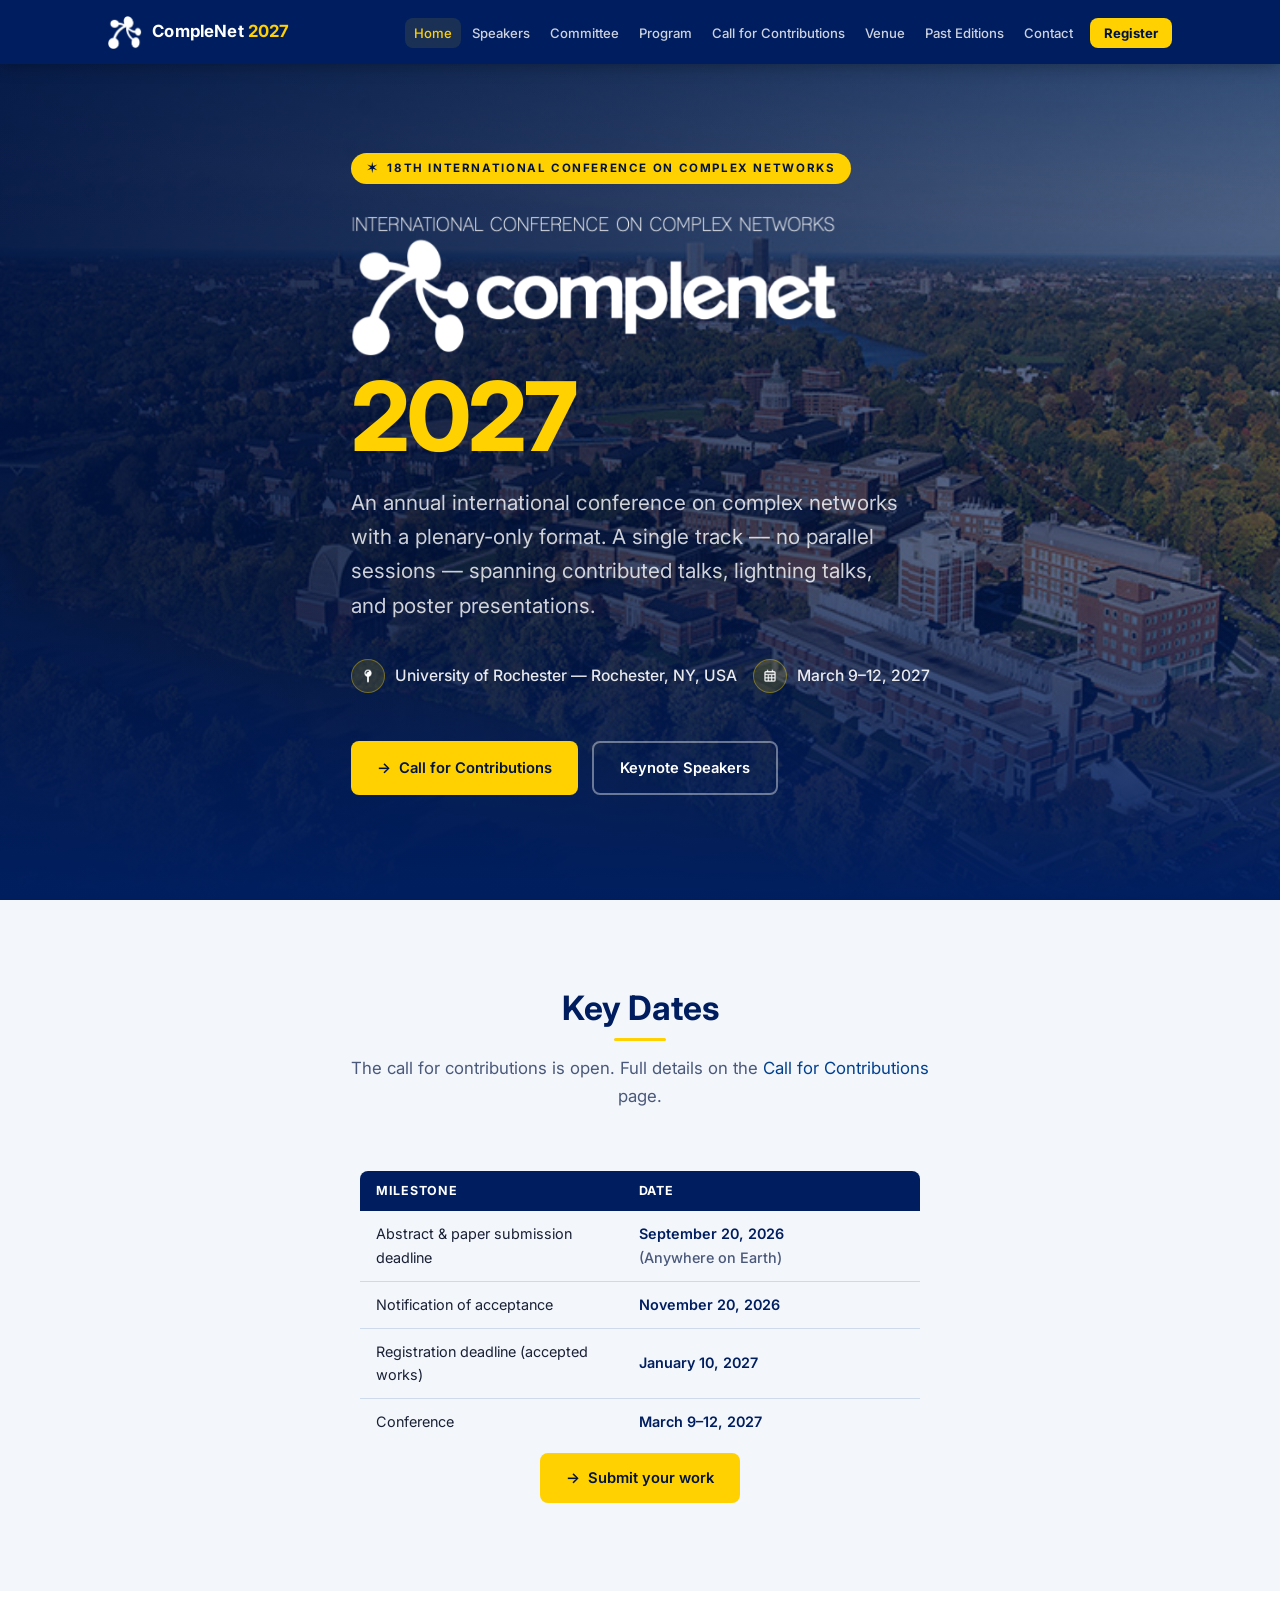
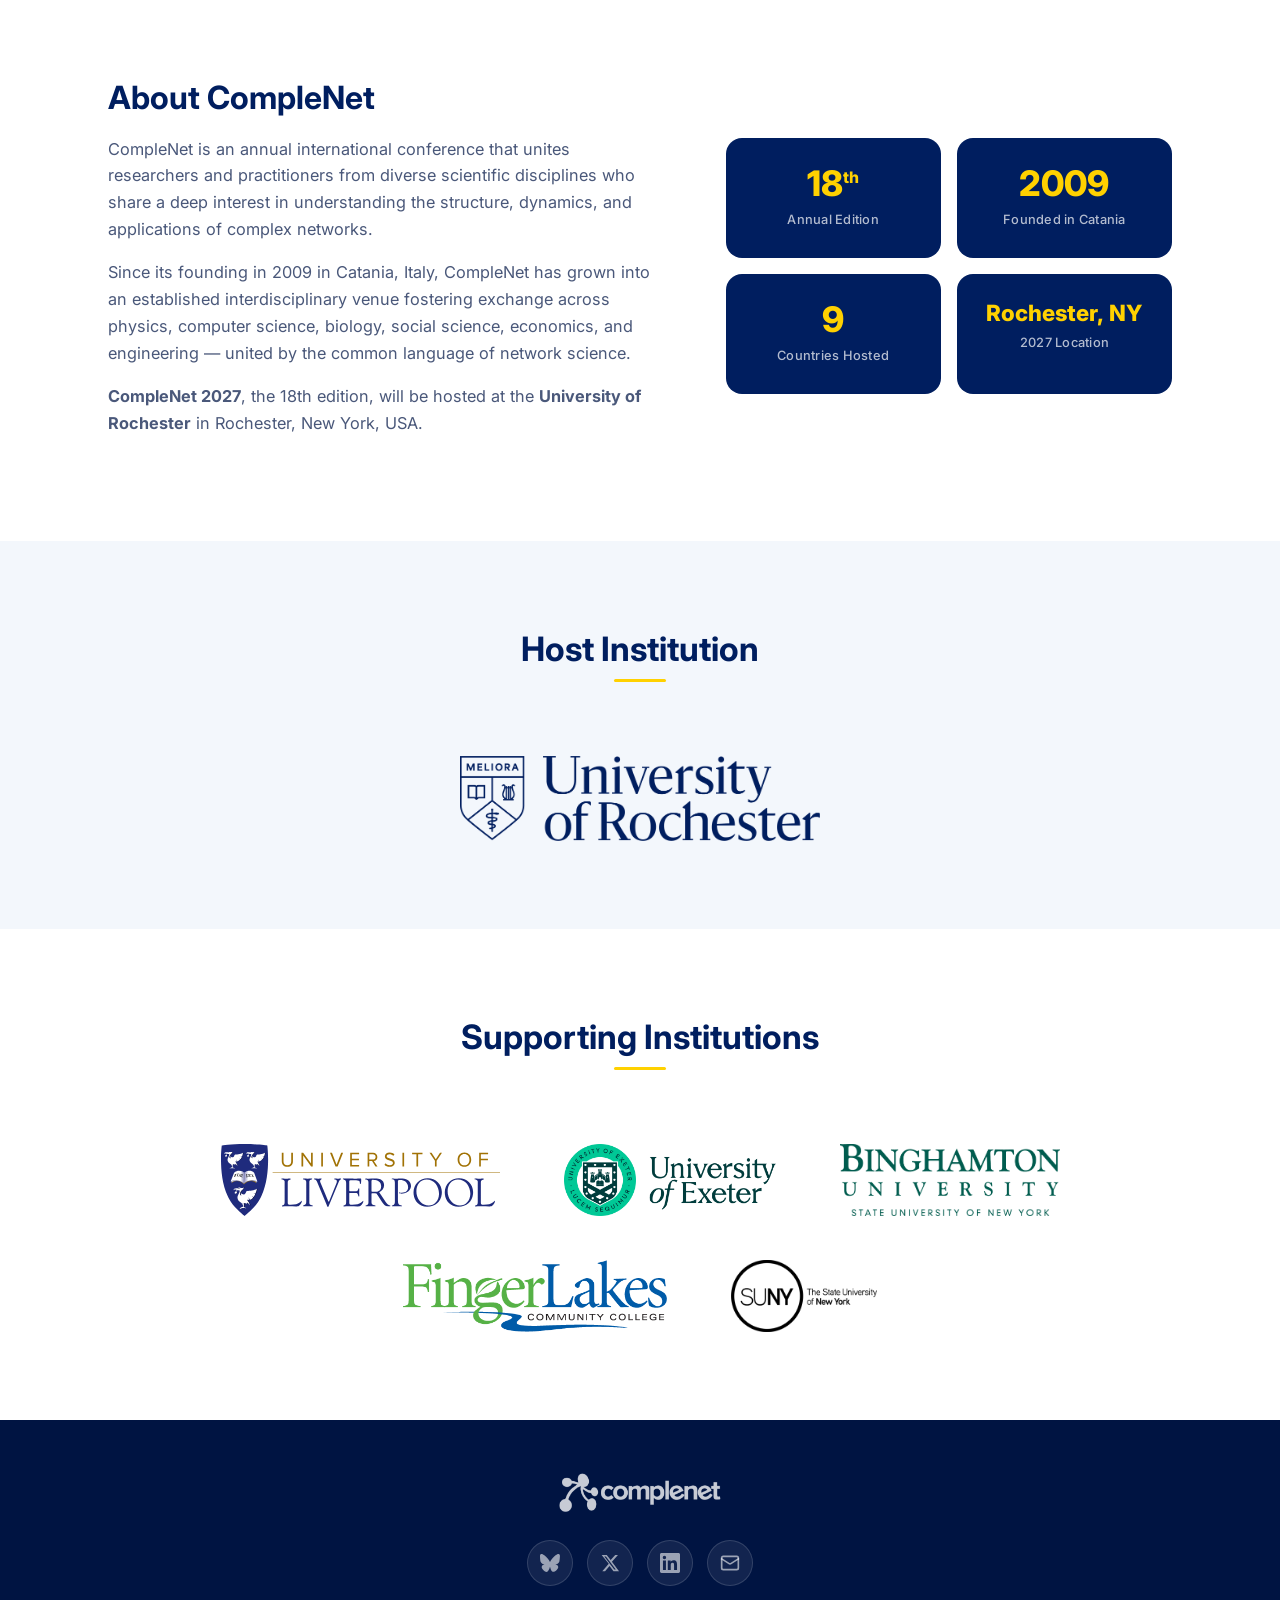
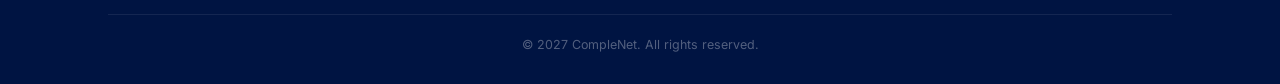
==== commit 761ba911: "Add Finger Lakes and SUNY logos; two-row supporting-institutions layout" ====
--- a/index.html
+++ b/index.html
@@ -199,13 +199,21 @@
     </div>
     <div class="inst-grid">
       <div class="inst-card">
+        <img src="Logos/Liverpool.svg" alt="University of Liverpool">
+      </div>
+      <div class="inst-card">
         <img src="Logos/Exeter.png" alt="University of Exeter">
       </div>
       <div class="inst-card">
-        <img src="Logos/Liverpool.svg" alt="University of Liverpool">
-      </div>
-      <div class="inst-card">
         <img src="Logos/Binghamton.png" alt="Binghamton University">
+      </div>
+    </div>
+    <div class="inst-grid">
+      <div class="inst-card">
+        <img src="Logos/FingerLakes.png" alt="Finger Lakes Community College">
+      </div>
+      <div class="inst-card">
+        <img src="Logos/Suny.png" alt="State University of New York (SUNY)">
       </div>
     </div>
   </div>
--- a/style.css
+++ b/style.css
@@ -903,6 +903,7 @@
   gap: 64px;
   flex-wrap: wrap;
 }
+.inst-grid + .inst-grid { margin-top: 44px; }   /* spacing between stacked logo rows */
 .inst-card { display: flex; align-items: center; justify-content: center; }
 .inst-card img { max-height: 72px; max-width: 280px; object-fit: contain; }
 #host-institution .inst-card img { max-height: 94px; max-width: 360px; }
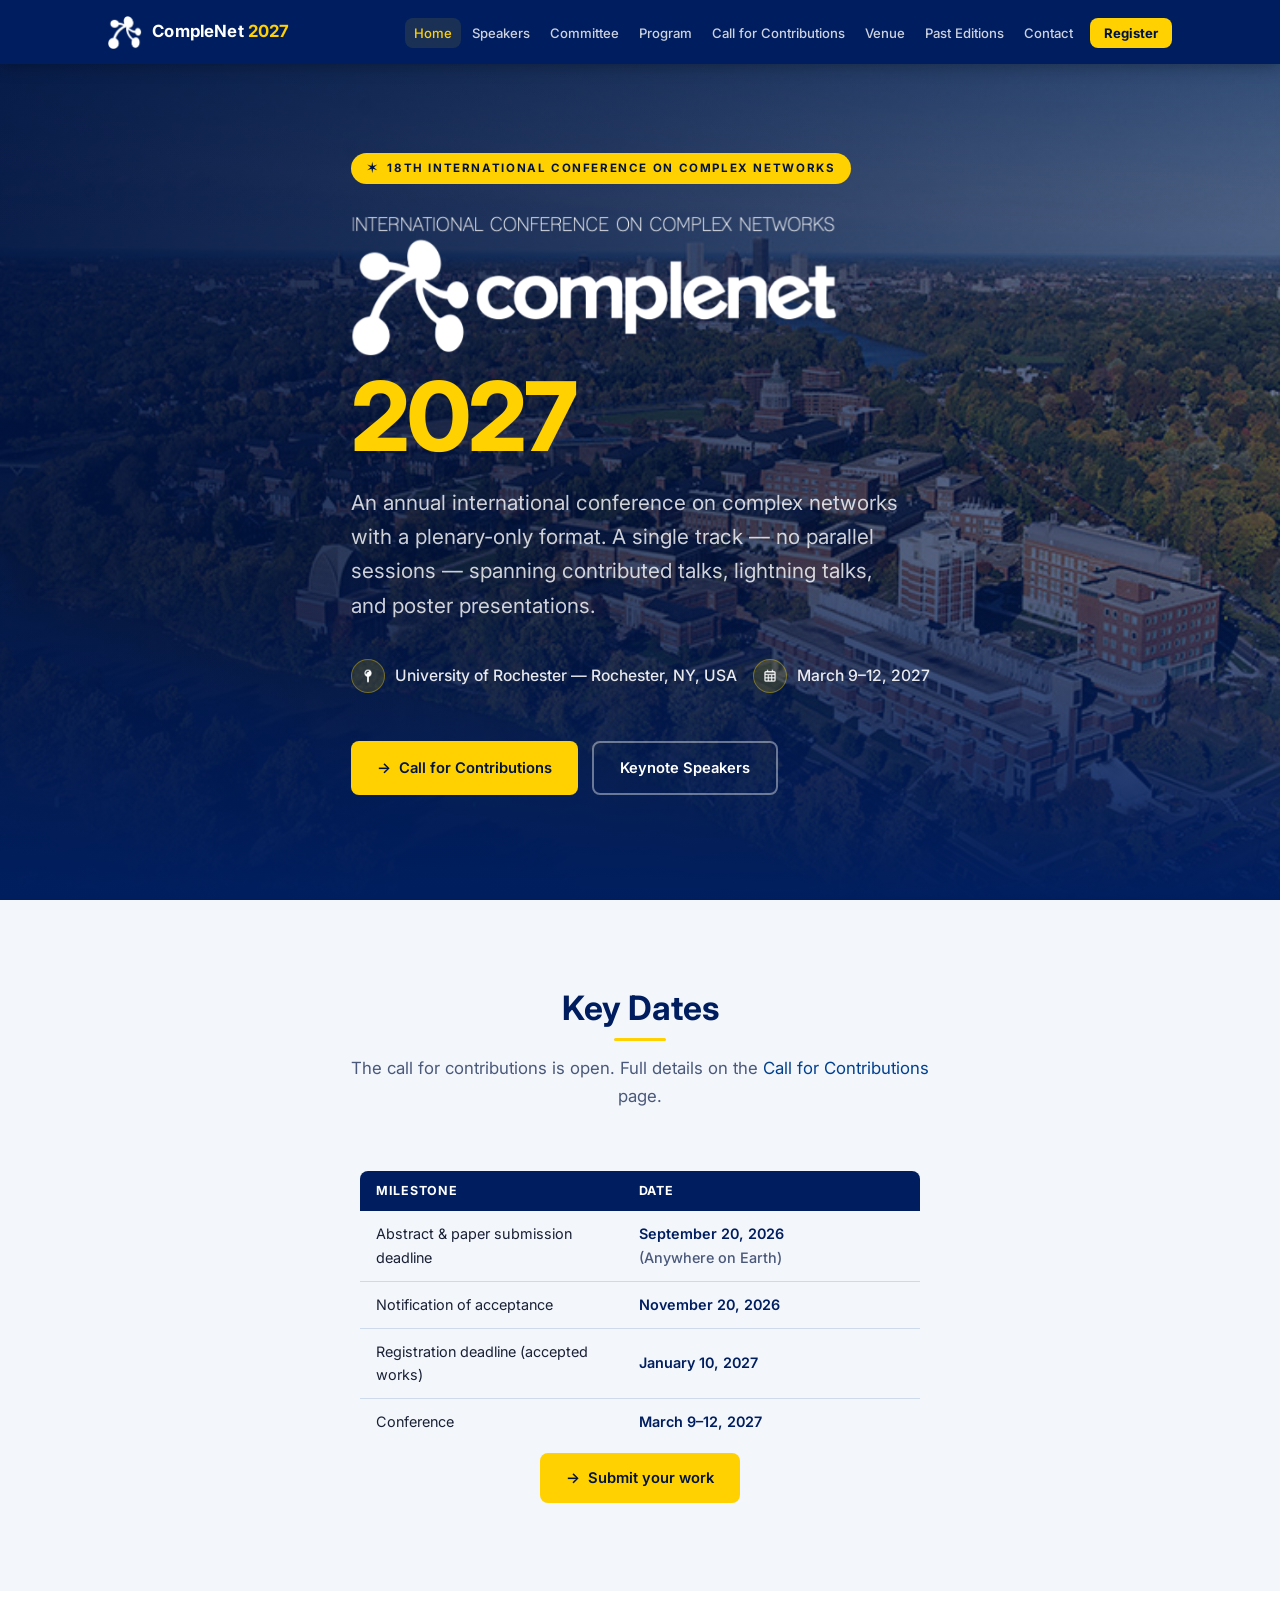
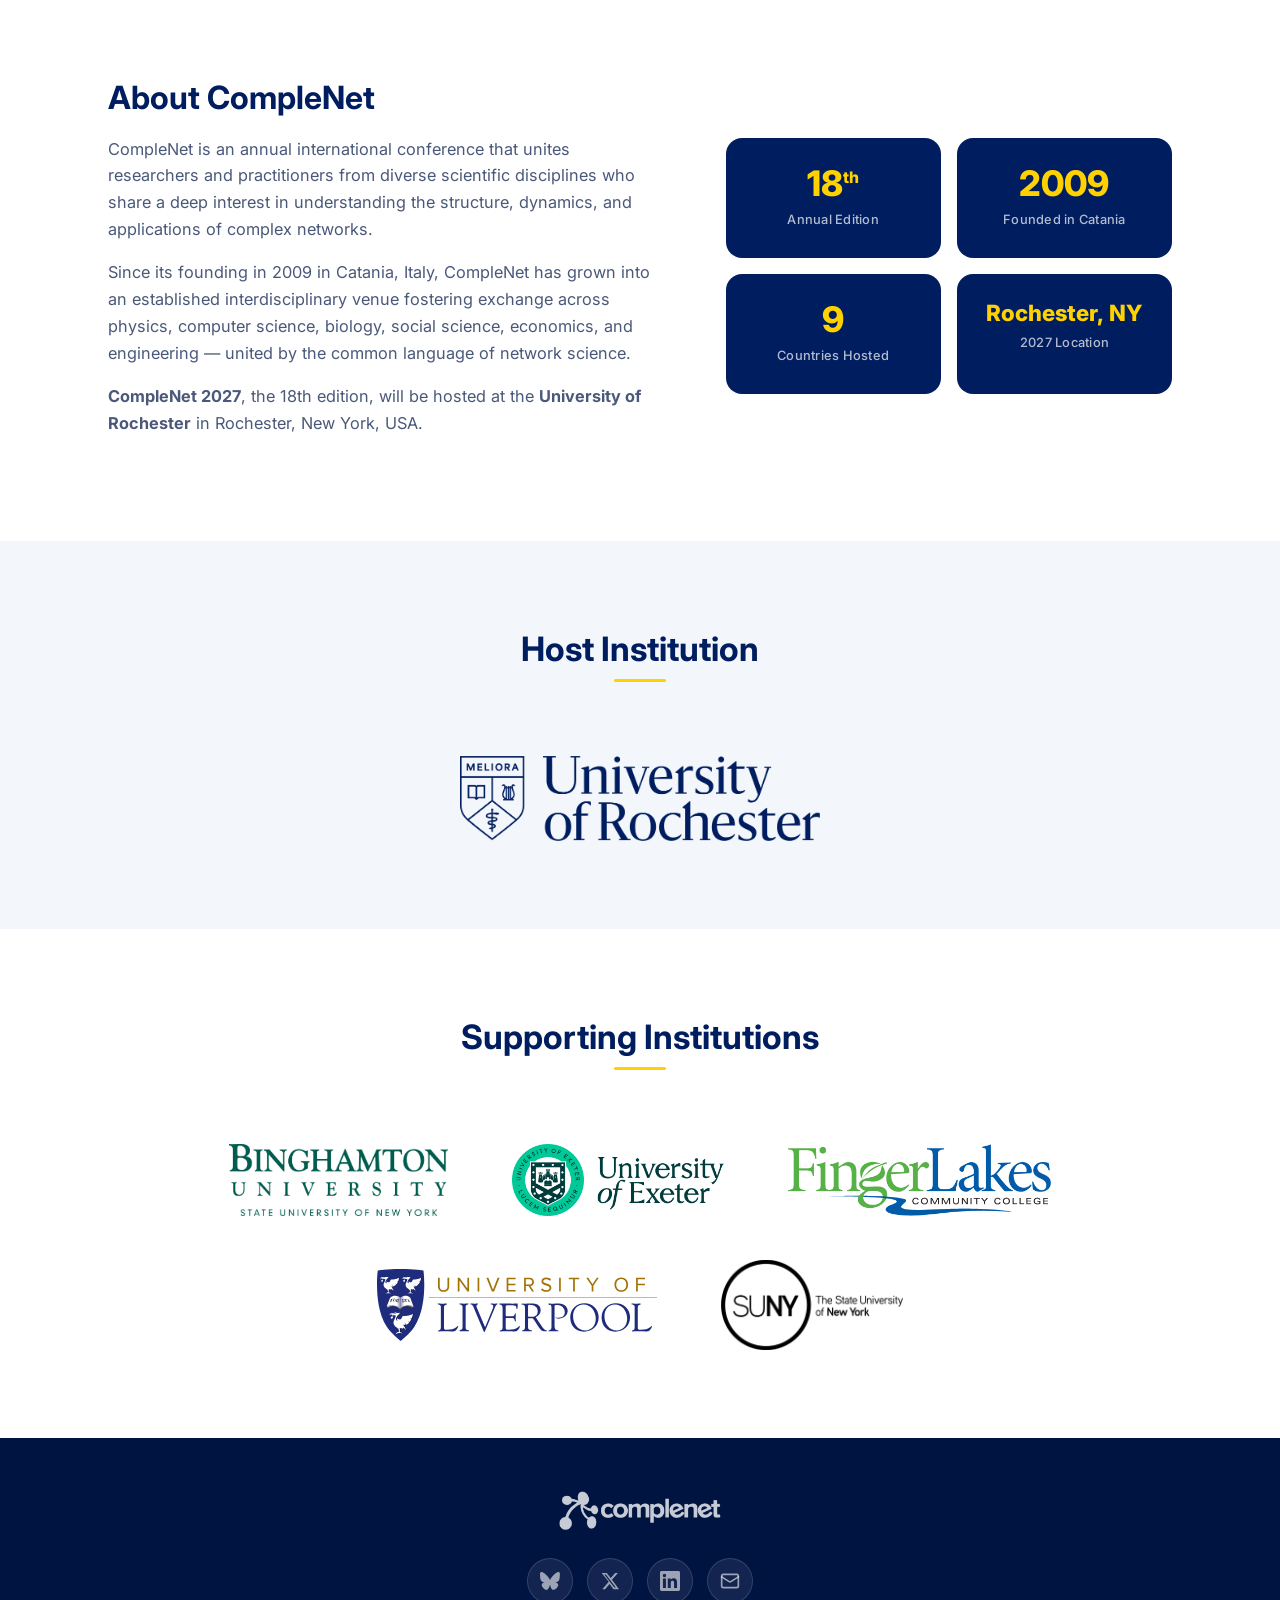
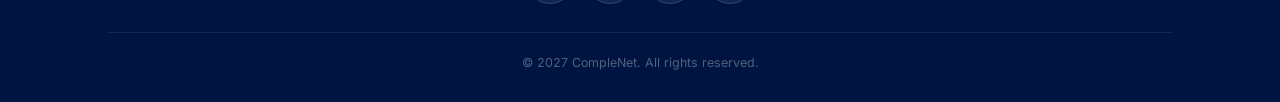
==== commit 8eb1ed22: "Order supporting institutions alphabetically; enlarge SUNY logo" ====
--- a/index.html
+++ b/index.html
@@ -199,18 +199,18 @@
     </div>
     <div class="inst-grid">
       <div class="inst-card">
+        <img src="Logos/Binghamton.png" alt="Binghamton University">
+      </div>
+      <div class="inst-card">
+        <img src="Logos/Exeter.png" alt="University of Exeter">
+      </div>
+      <div class="inst-card">
+        <img src="Logos/FingerLakes.png" alt="Finger Lakes Community College">
+      </div>
+    </div>
+    <div class="inst-grid">
+      <div class="inst-card">
         <img src="Logos/Liverpool.svg" alt="University of Liverpool">
-      </div>
-      <div class="inst-card">
-        <img src="Logos/Exeter.png" alt="University of Exeter">
-      </div>
-      <div class="inst-card">
-        <img src="Logos/Binghamton.png" alt="Binghamton University">
-      </div>
-    </div>
-    <div class="inst-grid">
-      <div class="inst-card">
-        <img src="Logos/FingerLakes.png" alt="Finger Lakes Community College">
       </div>
       <div class="inst-card">
         <img src="Logos/Suny.png" alt="State University of New York (SUNY)">
--- a/style.css
+++ b/style.css
@@ -907,6 +907,8 @@
 .inst-card { display: flex; align-items: center; justify-content: center; }
 .inst-card img { max-height: 72px; max-width: 280px; object-fit: contain; }
 #host-institution .inst-card img { max-height: 94px; max-width: 360px; }
+/* SUNY is a narrower (≈2:1) lockup — nudge it up so it reads at a similar size */
+#supporting-institutions .inst-card img[src$="Suny.png"] { max-height: 90px; }
 
 /* ── Committee: organizing committee hierarchy ── */
 .committee-row {
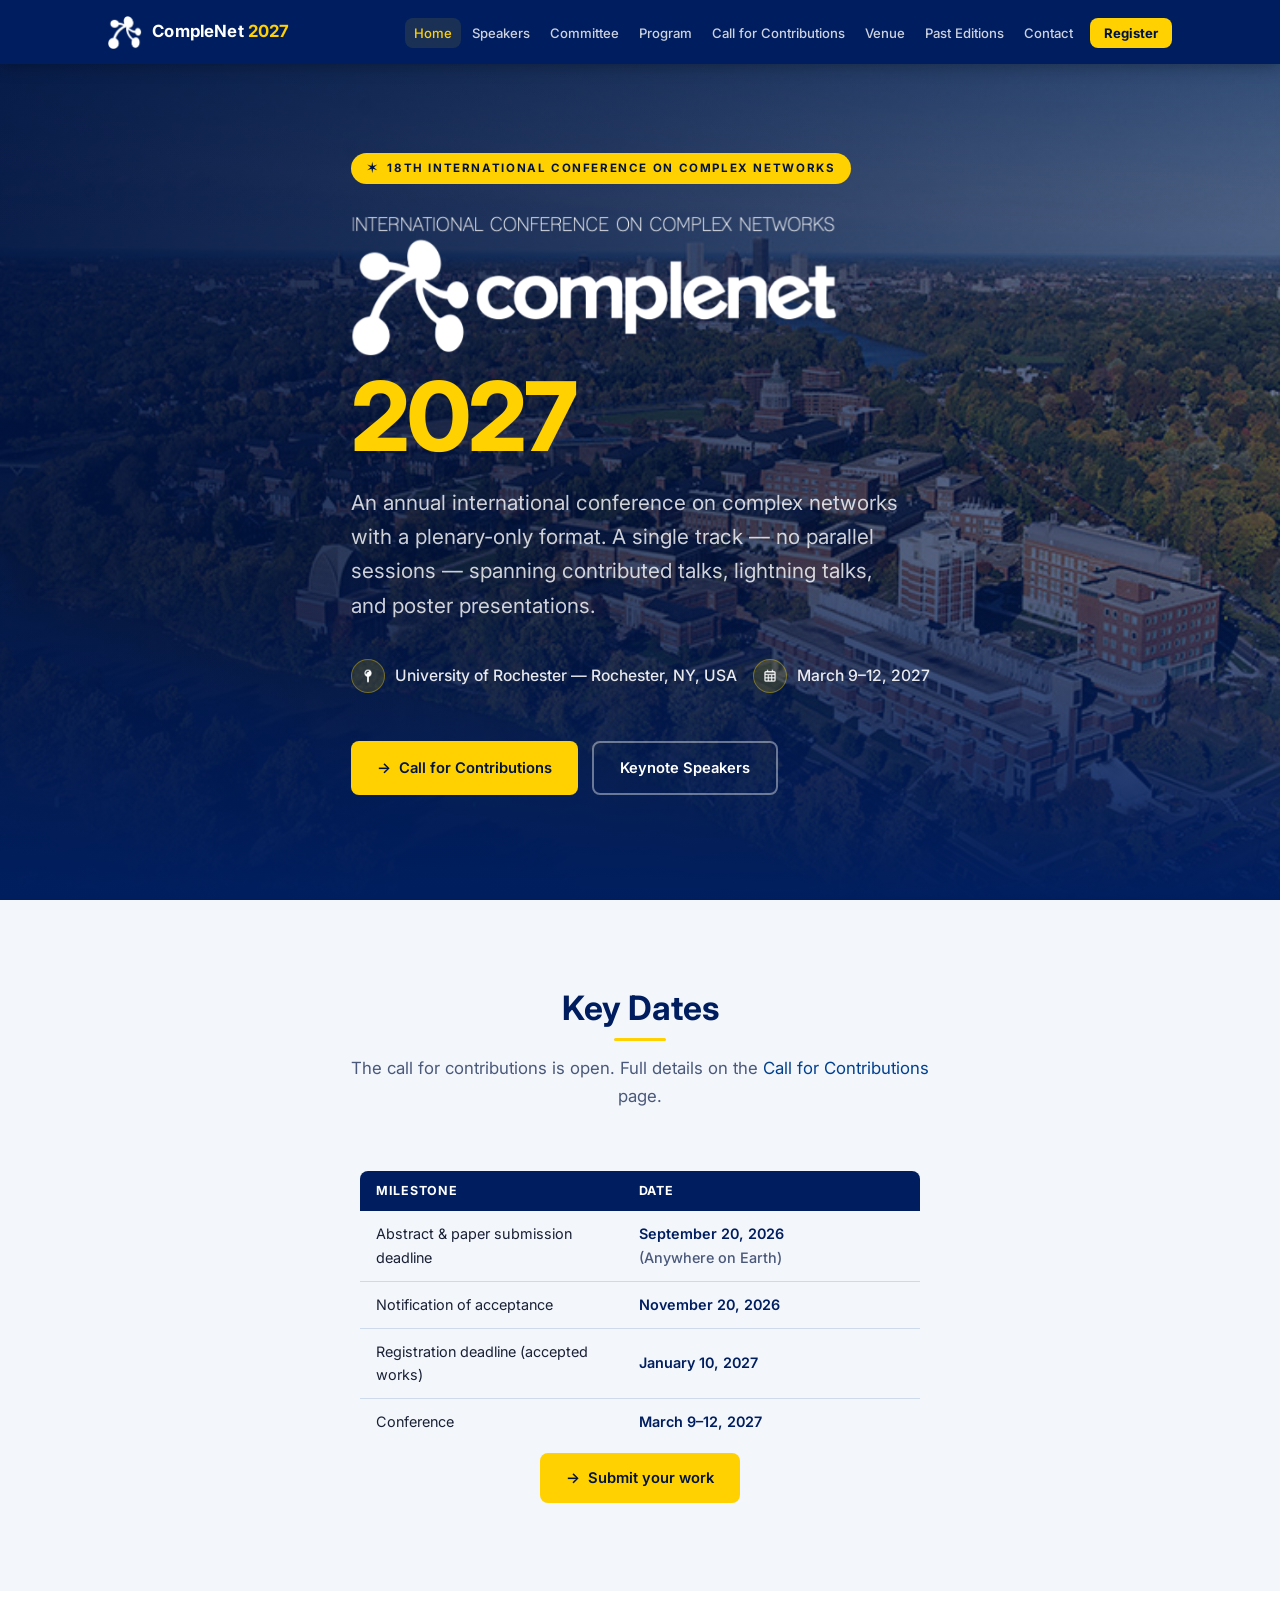
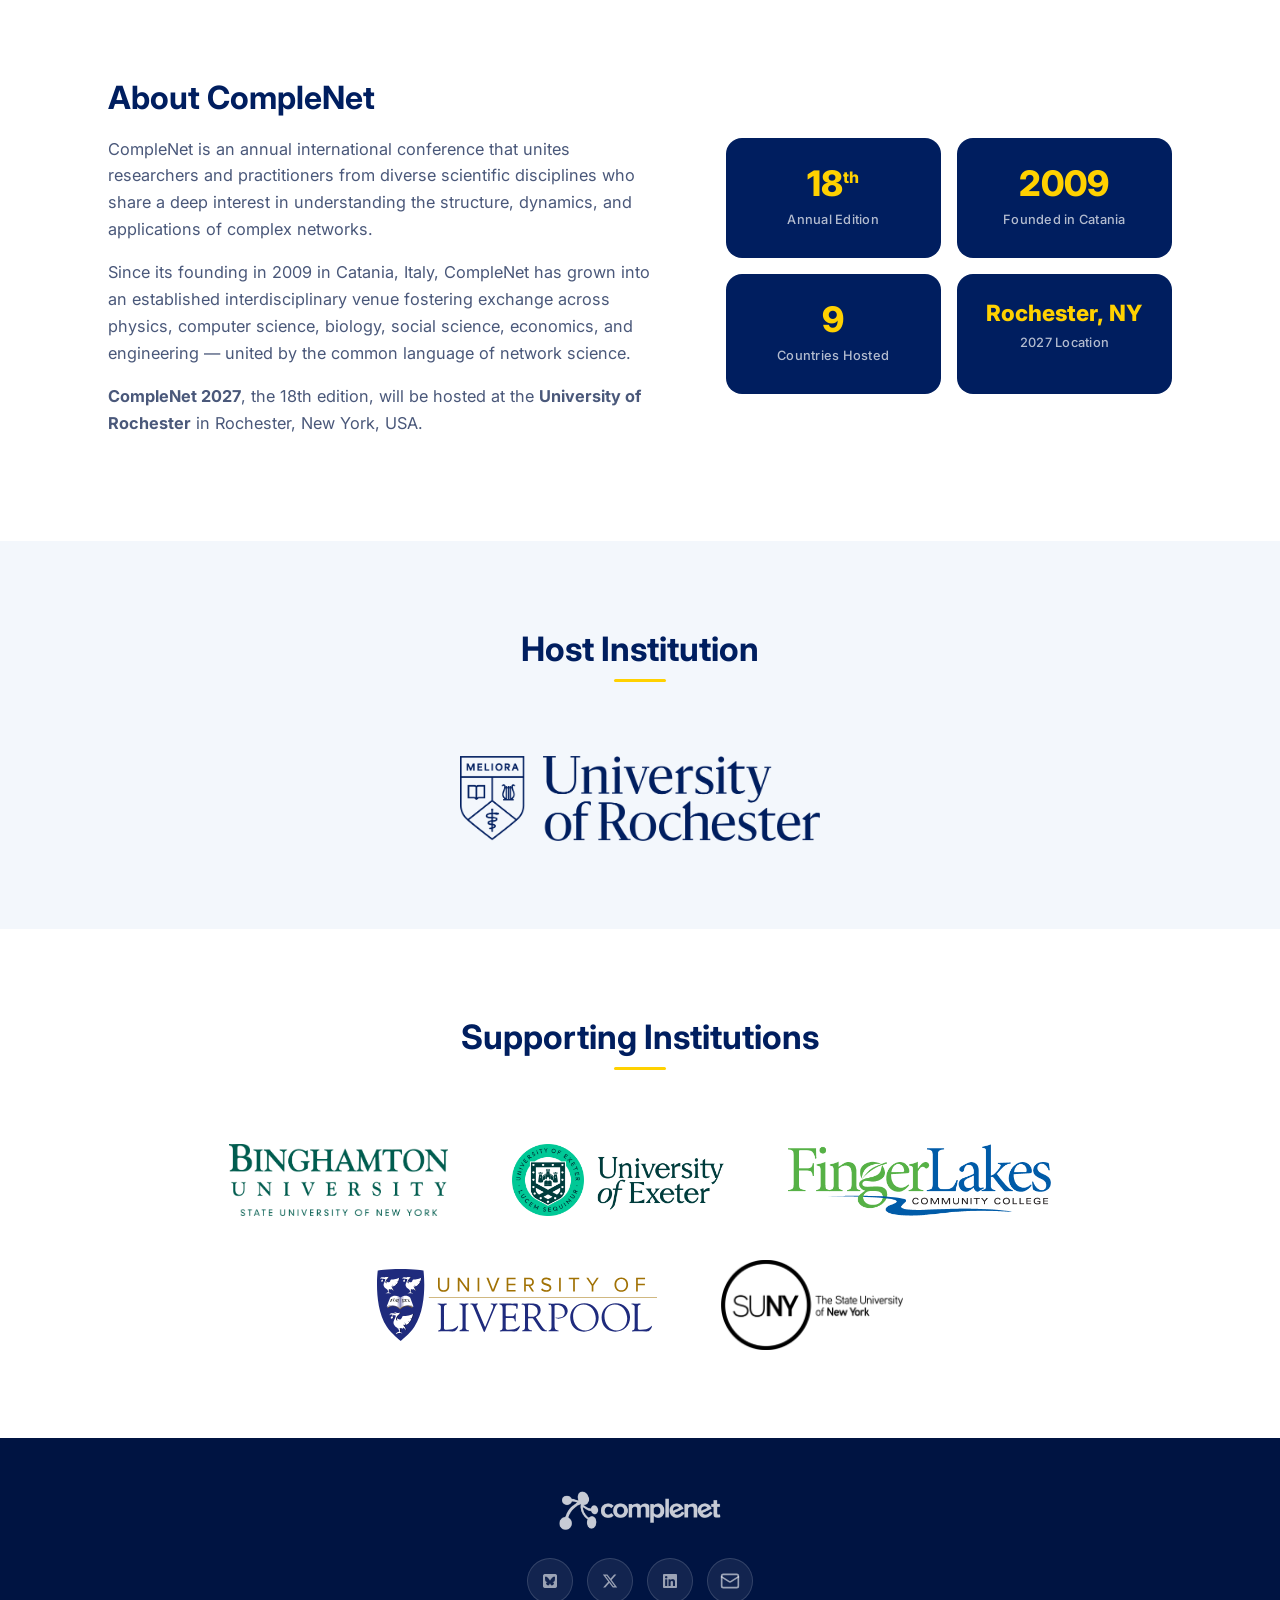
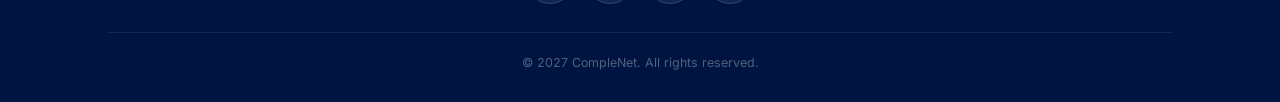
==== commit 49684881: "Add social icons to committee cards (Ronaldo) and unify footer icons via shared Logos image masks" ====
--- a/index.html
+++ b/index.html
@@ -227,21 +227,15 @@
       <div class="footer-social">
         <a href="https://bsky.app/profile/complenet.bsky.social"
            target="_blank" rel="noopener" class="social-link" title="Bluesky">
-          <svg viewBox="0 0 24 24" fill="currentColor" aria-hidden="true">
-            <path d="M12 10.8c-1.087-2.114-4.046-6.053-6.798-7.995C2.566.944 1.561 1.266.902 1.565.139 1.908 0 3.08 0 3.768c0 .69.378 5.65.624 6.479.815 2.736 3.713 3.66 6.383 3.364.136-.02.275-.039.415-.056-.138.022-.276.04-.415.056-3.912.58-7.387 2.005-2.83 7.078 5.013 5.19 6.87-1.113 7.823-4.308.953 3.195 2.05 9.271 7.733 4.308 4.552-5.072 1.07-6.496-2.842-7.078a8.741 8.741 0 0 1-.415-.056c.14.017.279.036.415.056 2.67.297 5.568-.628 6.383-3.364.246-.828.624-5.79.624-6.478 0-.69-.139-1.861-.902-2.206-.659-.298-1.664-.62-4.3 1.24C16.046 4.748 13.087 8.687 12 10.8Z"/>
-          </svg>
+          <span class="social-icon si-bluesky" aria-hidden="true"></span>
         </a>
         <a href="https://x.com/CompleNet"
            target="_blank" rel="noopener" class="social-link" title="X (Twitter)">
-          <svg viewBox="0 0 24 24" fill="currentColor" aria-hidden="true">
-            <path d="M18.244 2.25h3.308l-7.227 8.26 8.502 11.24H16.17l-4.714-6.231-5.401 6.231H2.741l7.732-8.855L1.999 2.25H8.08l4.713 6.231zm-1.161 17.52h1.833L7.084 4.126H5.117z"/>
-          </svg>
+          <span class="social-icon si-x" aria-hidden="true"></span>
         </a>
         <a href="https://www.linkedin.com/company/136134955/"
            target="_blank" rel="noopener" class="social-link" title="LinkedIn">
-          <svg viewBox="0 0 24 24" fill="currentColor" aria-hidden="true">
-            <path d="M20.447 20.452h-3.554v-5.569c0-1.328-.027-3.037-1.852-3.037-1.853 0-2.136 1.445-2.136 2.939v5.667H9.351V9h3.414v1.561h.046c.477-.9 1.637-1.85 3.37-1.85 3.601 0 4.267 2.37 4.267 5.455v6.286zM5.337 7.433a2.062 2.062 0 1 1 0-4.125 2.062 2.062 0 0 1 0 4.125zM7.119 20.452H3.552V9h3.567v11.452zM22.225 0H1.771C.792 0 0 .774 0 1.729v20.542C0 23.227.792 24 1.771 24h20.451C23.2 24 24 23.227 24 22.271V1.729C24 .774 23.2 0 22.222 0h.003z"/>
-          </svg>
+          <span class="social-icon si-linkedin" aria-hidden="true"></span>
         </a>
         <a href="#" data-email
            class="social-link" title="Email the organizers">
--- a/style.css
+++ b/style.css
@@ -777,6 +777,26 @@
 }
 .social-link svg { width: 20px; height: 20px; flex-shrink: 0; }
 
+/* Shared social brand icons — single image source in Logos/, recolored per
+   context via CSS masks (footer: white/gold; cards: grey/blue). */
+.social-icon {
+  display: inline-block;
+  flex-shrink: 0;
+  background-color: currentColor;
+  -webkit-mask-repeat: no-repeat;
+          mask-repeat: no-repeat;
+  -webkit-mask-position: center;
+          mask-position: center;
+  -webkit-mask-size: contain;
+          mask-size: contain;
+}
+.si-bluesky { -webkit-mask-image: url('Logos/square-bluesky-brands-solid.png'); mask-image: url('Logos/square-bluesky-brands-solid.png'); }
+.si-x       { -webkit-mask-image: url('Logos/x-twitter-brands-solid.png');      mask-image: url('Logos/x-twitter-brands-solid.png'); }
+.si-linkedin{ -webkit-mask-image: url('Logos/linkedin-brands-solid.png');       mask-image: url('Logos/linkedin-brands-solid.png'); }
+.si-scholar { -webkit-mask-image: url('Logos/google-scholar-brands-solid.png'); mask-image: url('Logos/google-scholar-brands-solid.png'); }
+.social-link .social-icon  { width: 20px; height: 20px; }
+.speaker-social .social-icon { width: 15px; height: 15px; }
+
 .footer-bottom {
   border-top: 1px solid rgba(255, 255, 255, 0.08);
   padding-top: 20px;
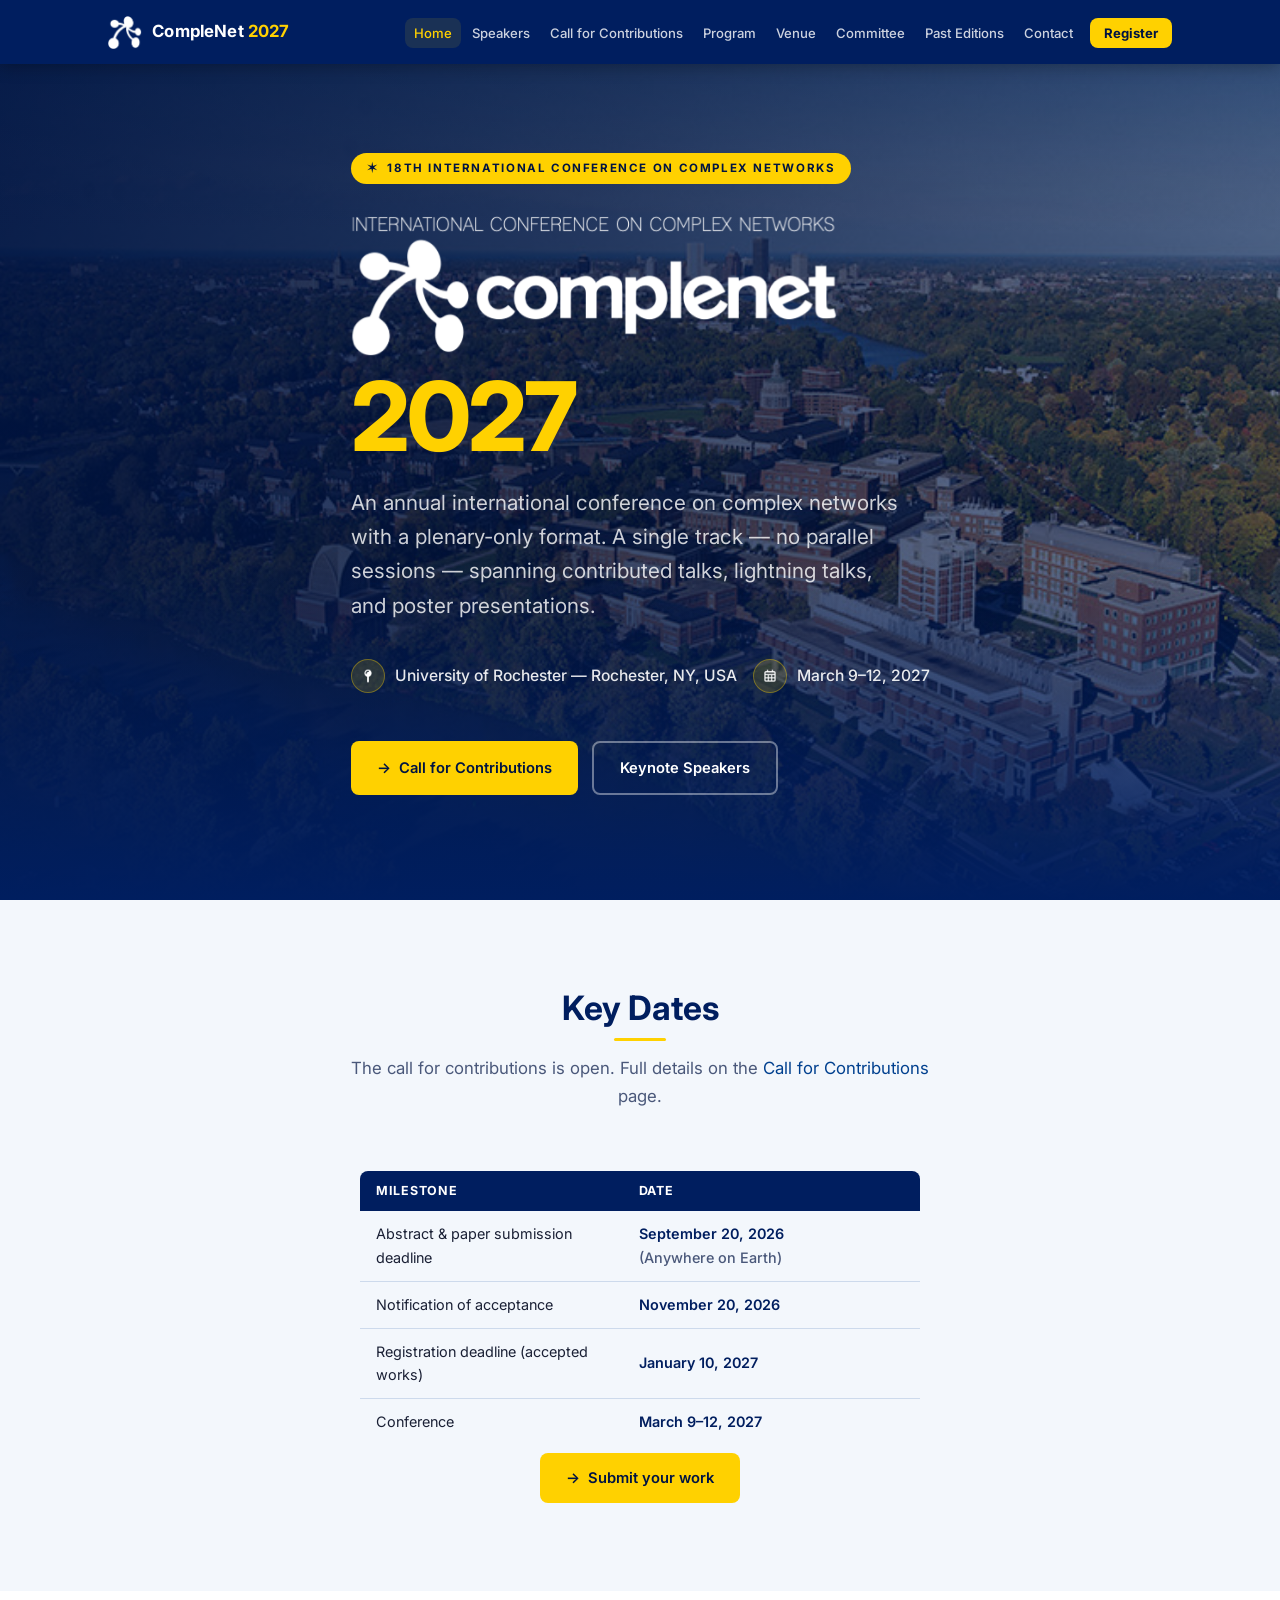
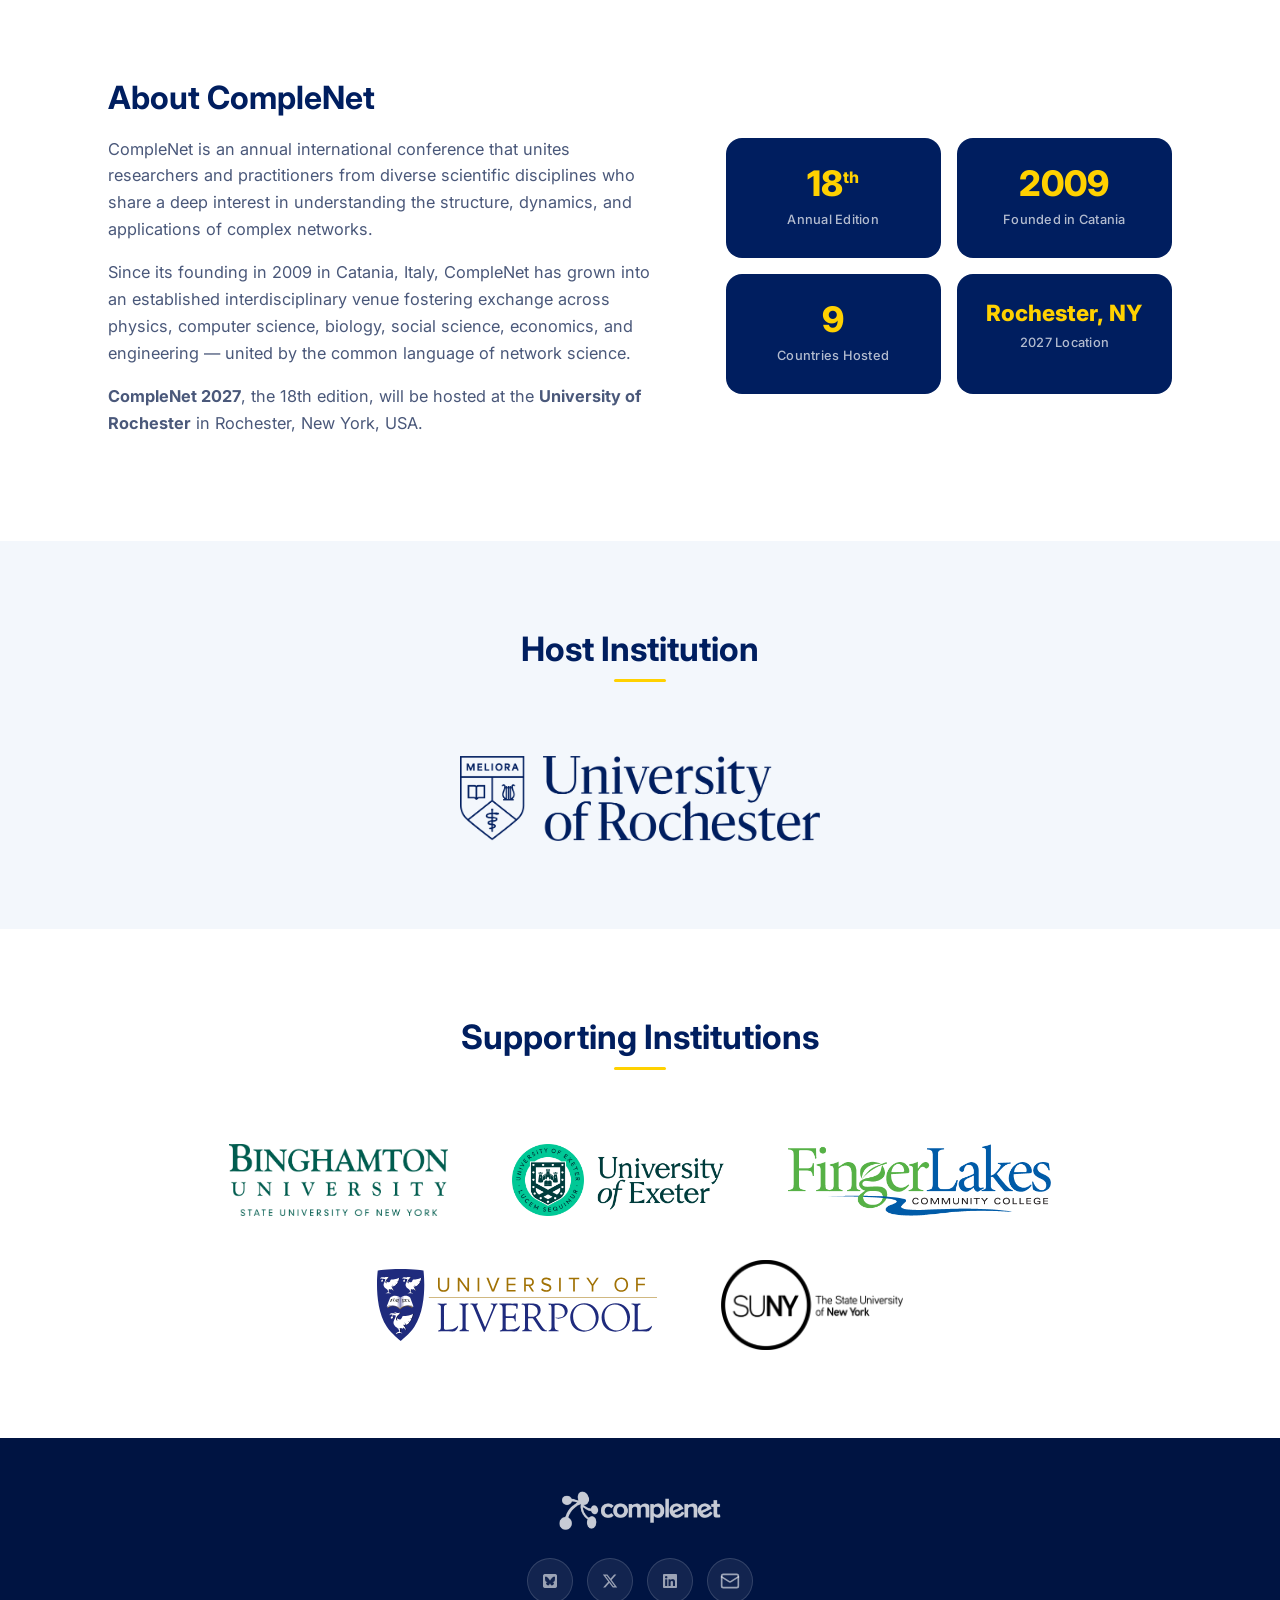
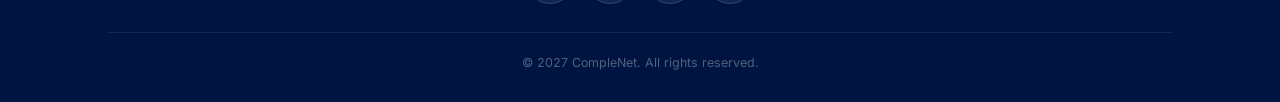
==== commit 06e8698d: "Reorder nav (Committee after Venue); add Bluesky/Scholar to Sadamori Kojaku" ====
--- a/index.html
+++ b/index.html
@@ -47,10 +47,10 @@
       <ul class="nav-links" id="navLinks">
         <li><a href="index.html"         class="active">Home</a></li>
         <li><a href="speakers.html">Speakers</a></li>
+        <li><a href="cfp.html">Call for Contributions</a></li>
+        <li><a href="program.html">Program</a></li>
+        <li><a href="venue.html">Venue</a></li>
         <li><a href="committee.html">Committee</a></li>
-        <li><a href="program.html">Program</a></li>
-        <li><a href="cfp.html">Call for Contributions</a></li>
-        <li><a href="venue.html">Venue</a></li>
         <li><a href="past-editions.html">Past Editions</a></li>
         <li><a href="contact.html">Contact</a></li>
         <li><a href="registration.html" class="nav-cta">Register</a></li>
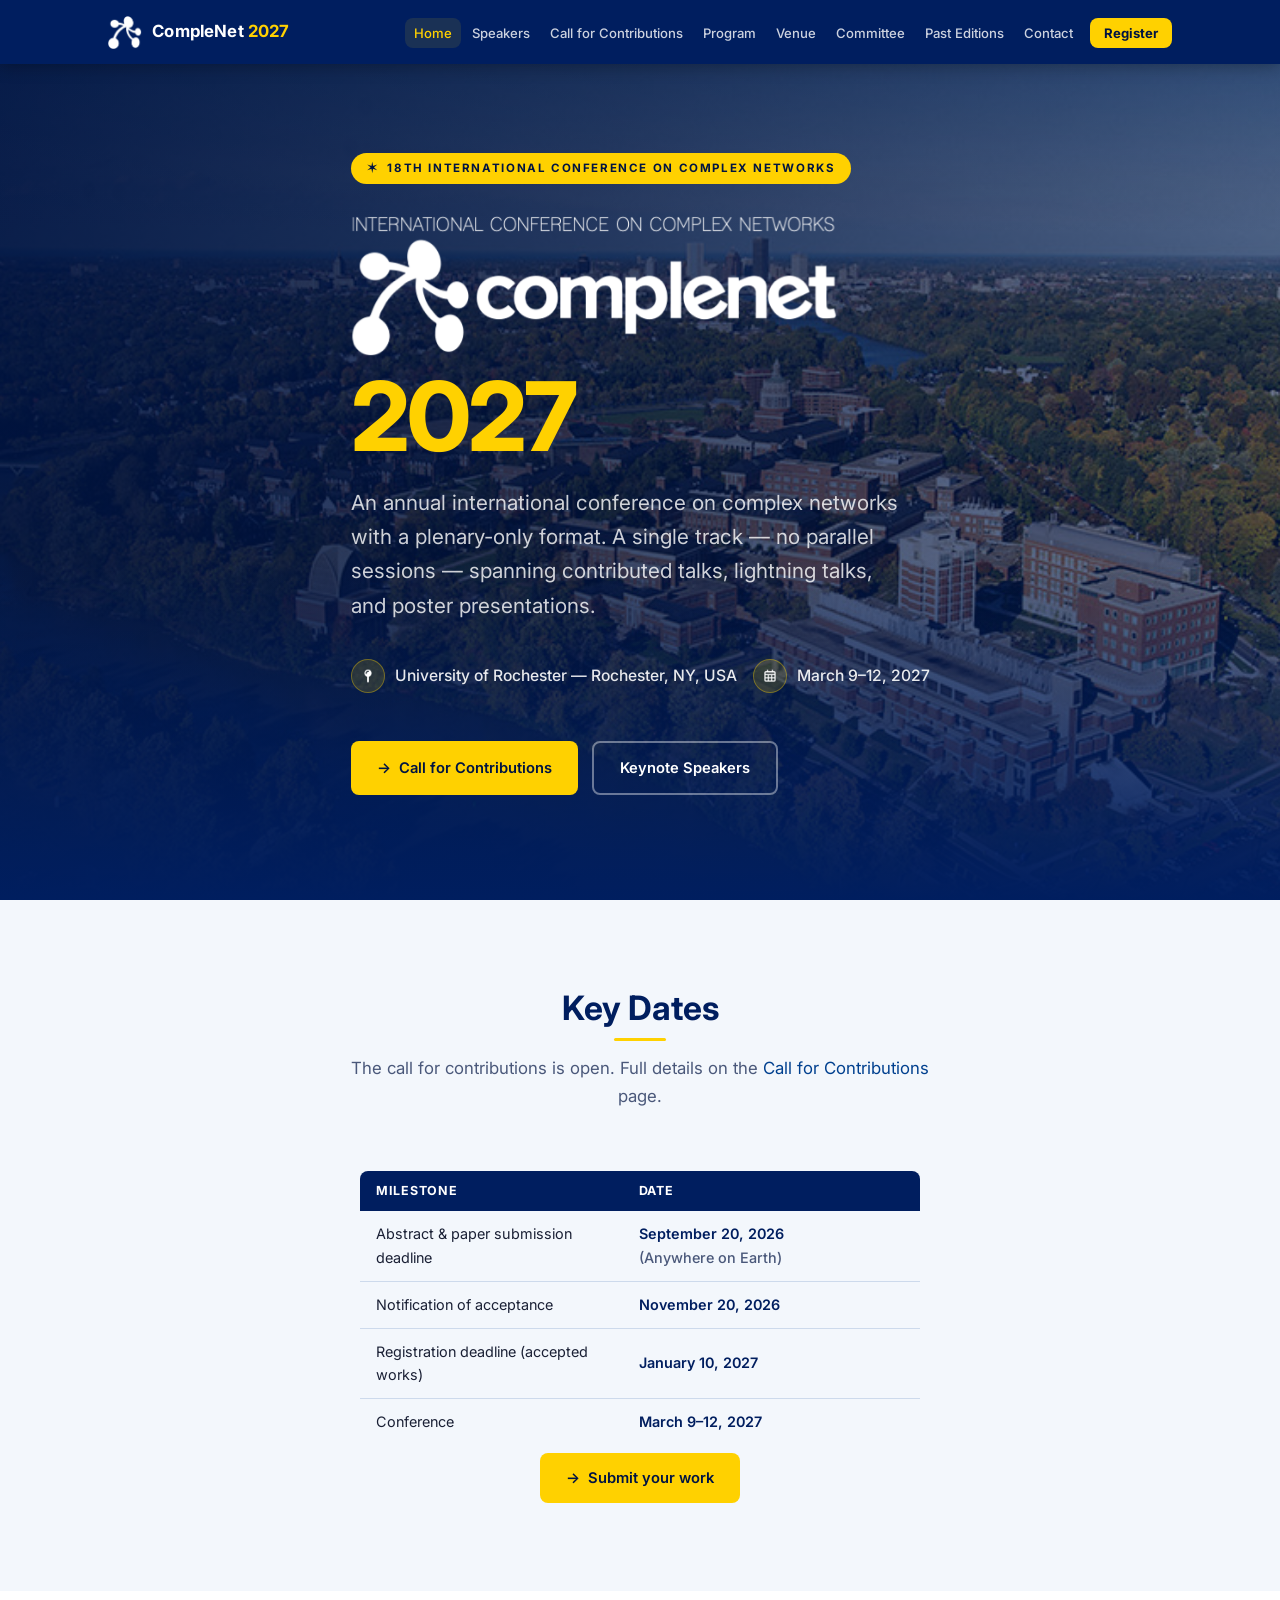
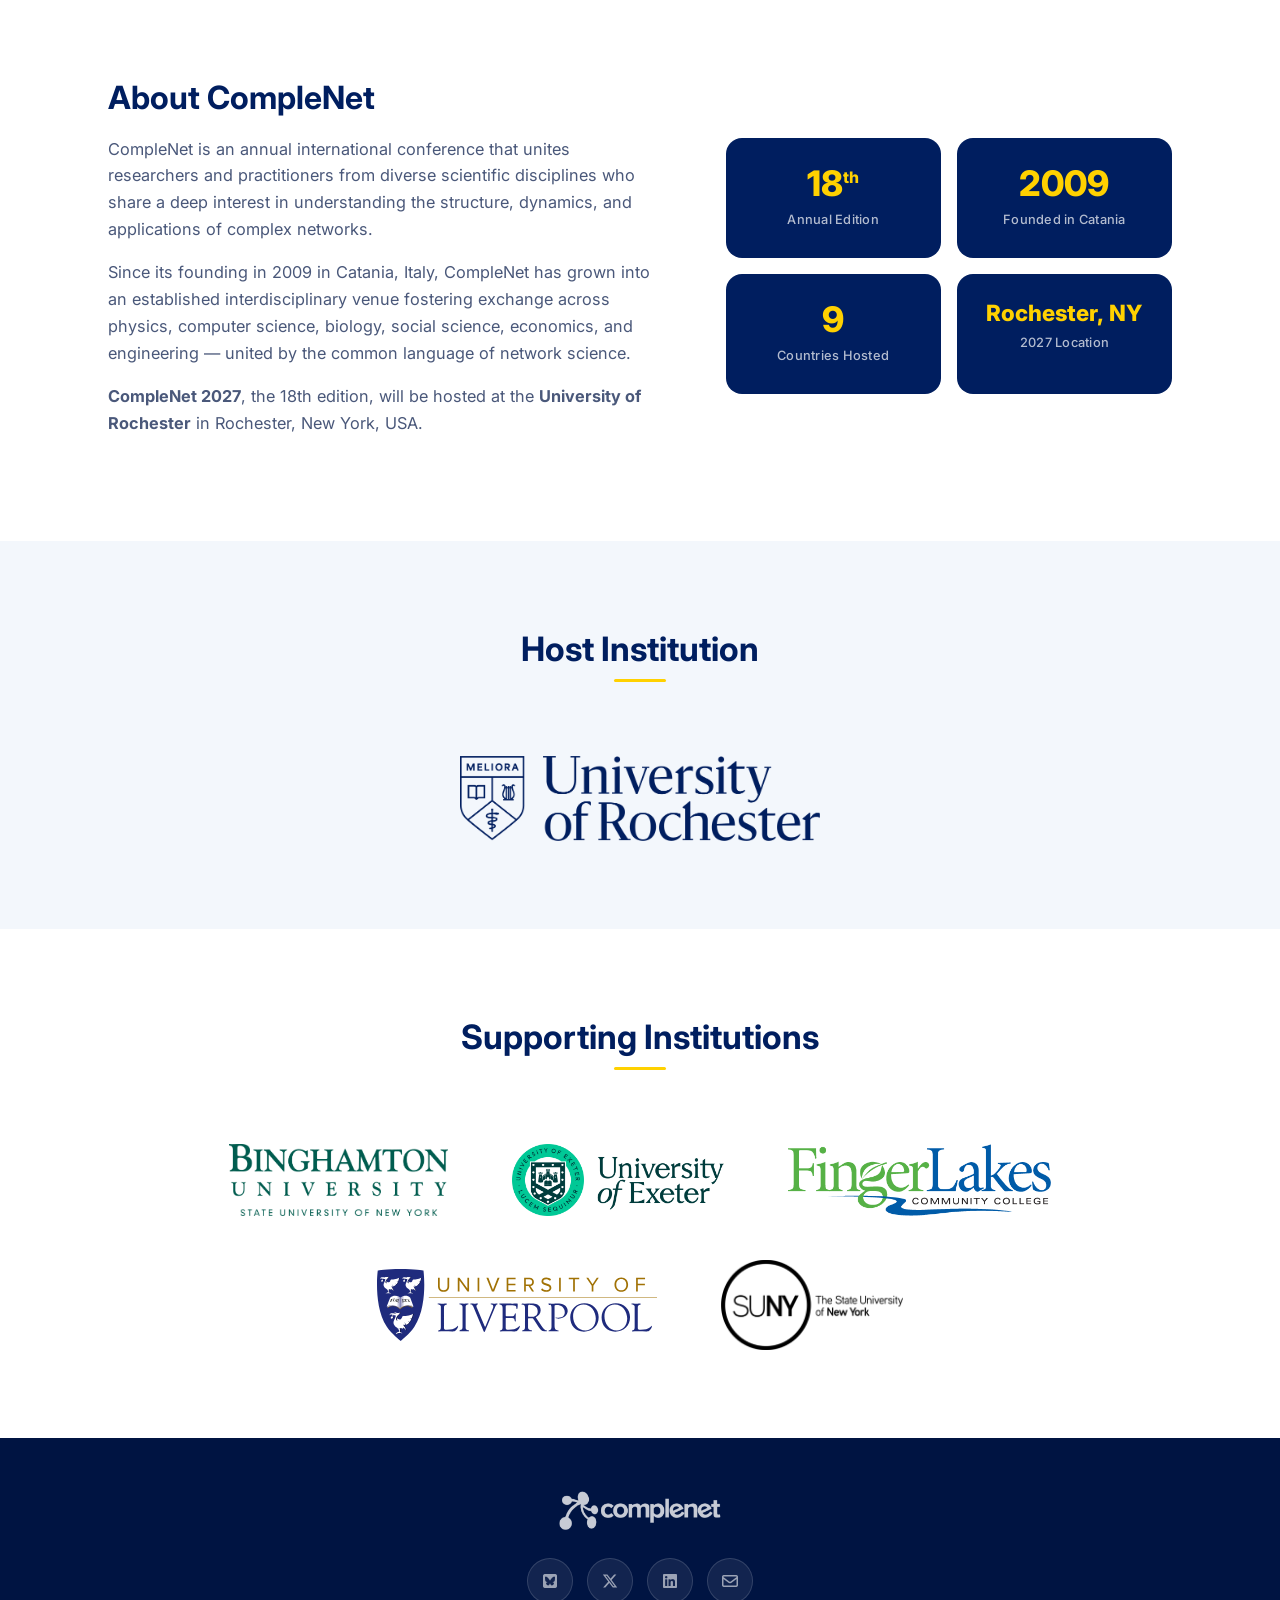
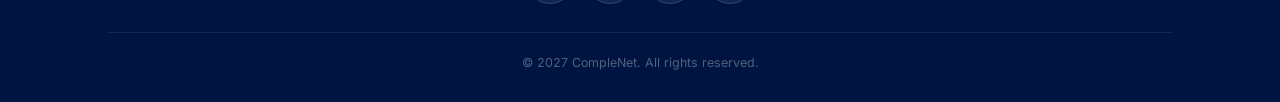
==== commit fa276245: "Unify all social/website/email icons onto shared Logos image masks (envelope, speakers, contact)" ====
--- a/index.html
+++ b/index.html
@@ -239,11 +239,7 @@
         </a>
         <a href="#" data-email
            class="social-link" title="Email the organizers">
-          <svg viewBox="0 0 24 24" fill="none" stroke="currentColor" stroke-width="2"
-               stroke-linecap="round" stroke-linejoin="round" aria-hidden="true">
-            <rect x="2" y="4" width="20" height="16" rx="2"/>
-            <path d="m22 7-8.97 5.7a1.94 1.94 0 0 1-2.06 0L2 7"/>
-          </svg>
+          <span class="social-icon si-envelope" aria-hidden="true"></span>
         </a>
       </div>
       <div class="footer-bottom">
--- a/style.css
+++ b/style.css
@@ -794,6 +794,8 @@
 .si-x       { -webkit-mask-image: url('Logos/x-twitter-brands-solid.png');      mask-image: url('Logos/x-twitter-brands-solid.png'); }
 .si-linkedin{ -webkit-mask-image: url('Logos/linkedin-brands-solid.png');       mask-image: url('Logos/linkedin-brands-solid.png'); }
 .si-scholar { -webkit-mask-image: url('Logos/google-scholar-brands-solid.png'); mask-image: url('Logos/google-scholar-brands-solid.png'); }
+.si-globe   { -webkit-mask-image: url('Logos/globe-solid.png');                 mask-image: url('Logos/globe-solid.png'); }
+.si-envelope{ -webkit-mask-image: url('Logos/envelope-regular.png');            mask-image: url('Logos/envelope-regular.png'); }
 .social-link .social-icon  { width: 20px; height: 20px; }
 .speaker-social .social-icon { width: 15px; height: 15px; }
 
@@ -1204,6 +1206,13 @@
   transition: color var(--trans), transform var(--trans);
 }
 .contact-social-item:hover svg { color: var(--gold-dark); transform: translateY(-3px); }
+.contact-social-item .social-icon {
+  width: 56px;
+  height: 56px;
+  color: var(--blue);
+  transition: color var(--trans), transform var(--trans);
+}
+.contact-social-item:hover .social-icon { color: var(--gold-dark); transform: translateY(-3px); }
 /* handle styled to match .contact-email */
 .contact-handle {
   display: inline-block;
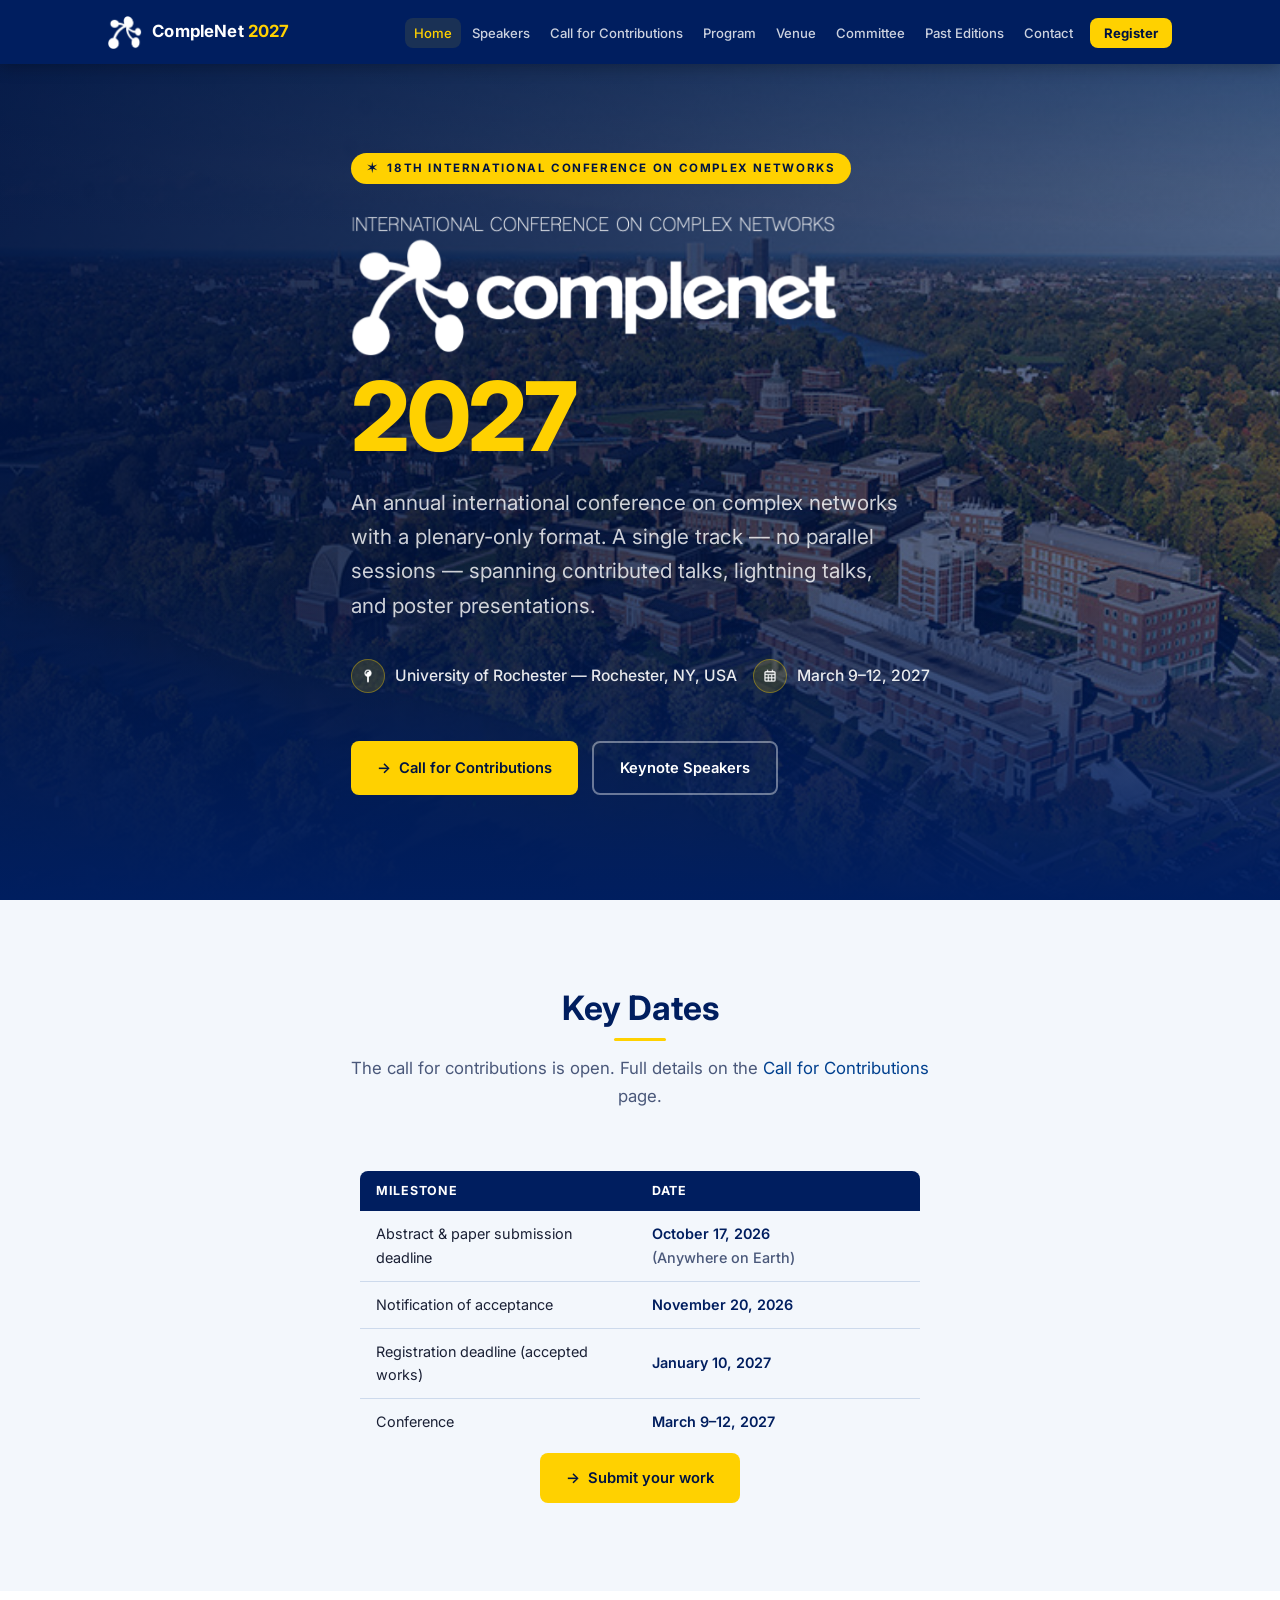
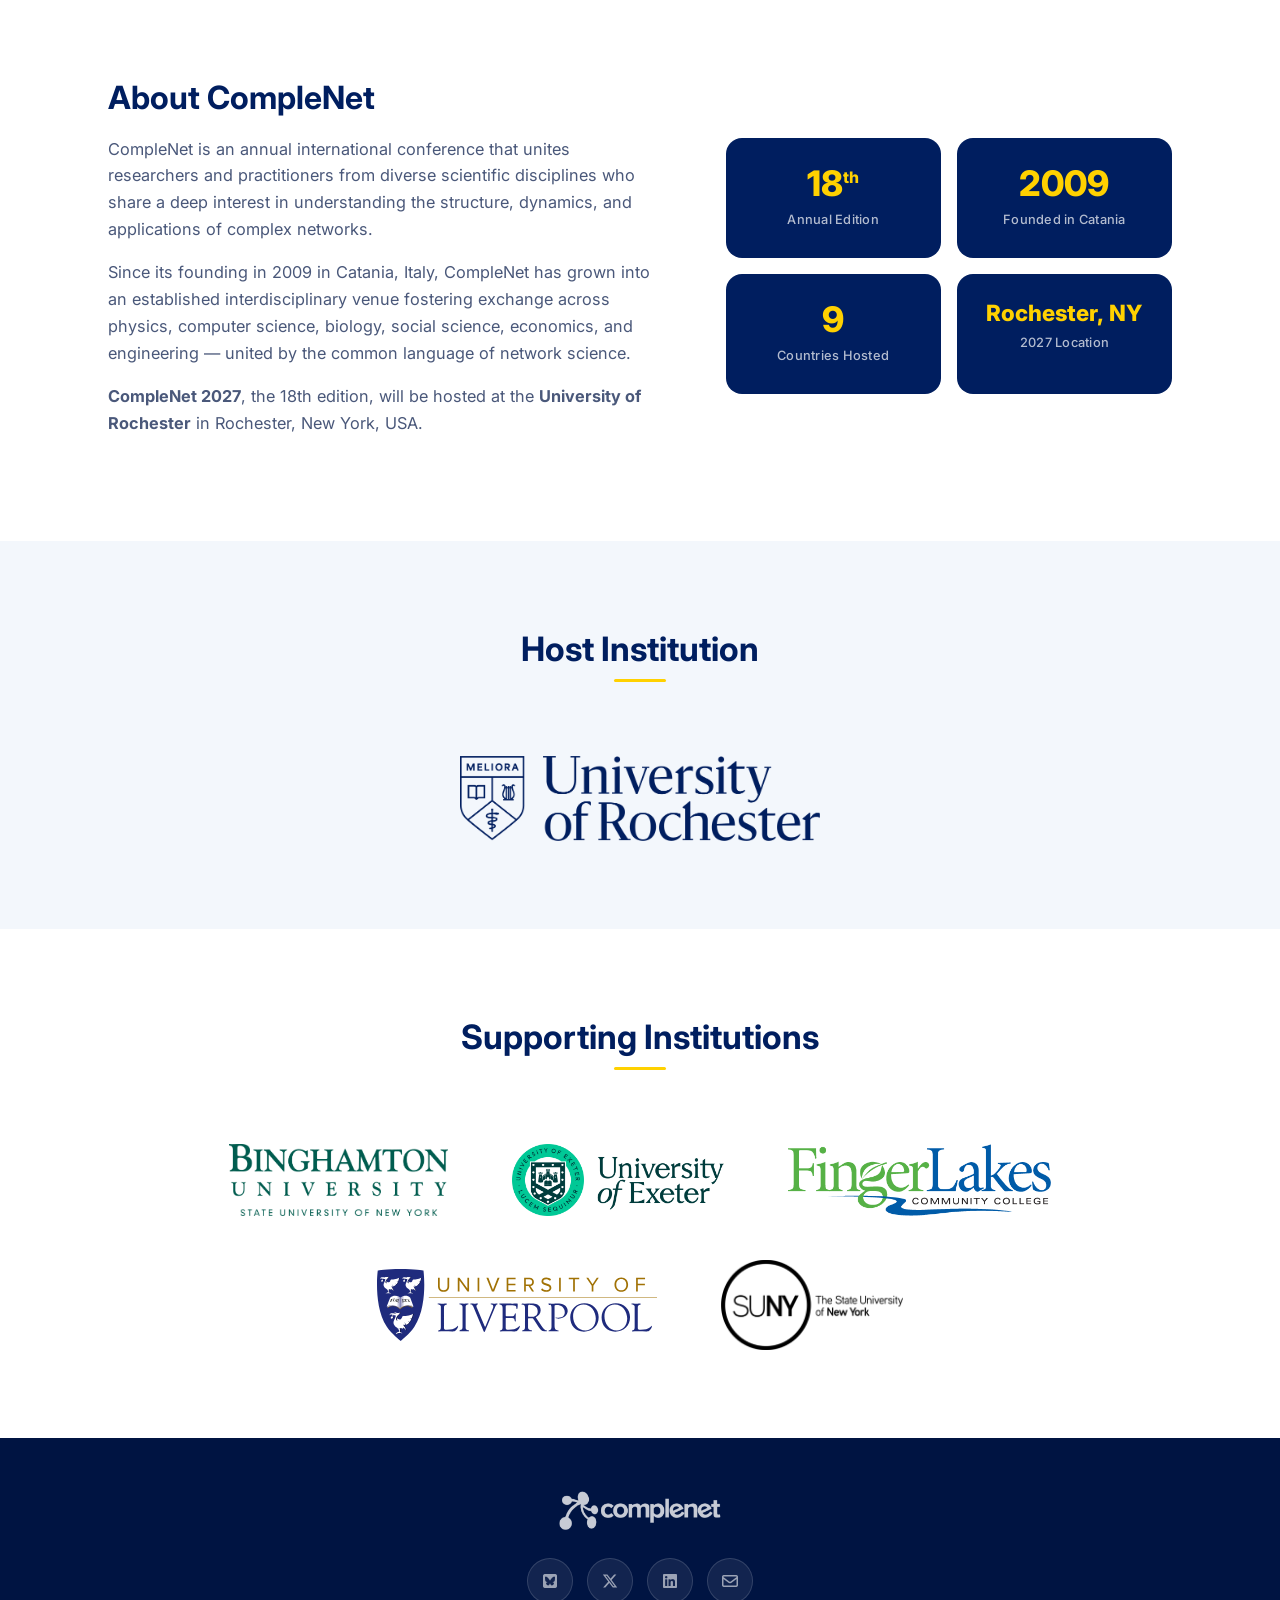
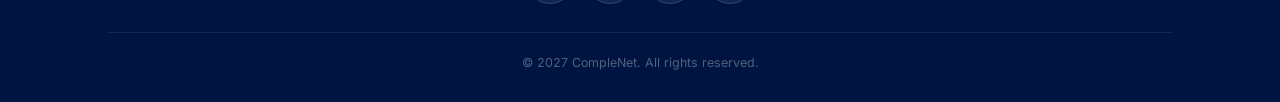
==== commit d978090c: "update submisison" ====
--- a/index.html
+++ b/index.html
@@ -118,7 +118,7 @@
         <tr><th>Milestone</th><th>Date</th></tr>
       </thead>
       <tbody>
-        <tr><td>Abstract &amp; paper submission deadline</td><td class="date-val">September 20, 2026 <span class="date-aoe">(Anywhere on Earth)</span></td></tr>
+        <tr><td>Abstract &amp; paper submission deadline</td><td class="date-val">October 17, 2026 <span class="date-aoe">(Anywhere on Earth)</span></td></tr>
         <tr><td>Notification of acceptance</td>             <td class="date-val">November 20, 2026</td></tr>
         <tr><td>Registration deadline (accepted works)</td> <td class="date-val">January 10, 2027</td></tr>
         <tr><td>Conference</td>                             <td class="date-val">March 9&ndash;12, 2027</td></tr>
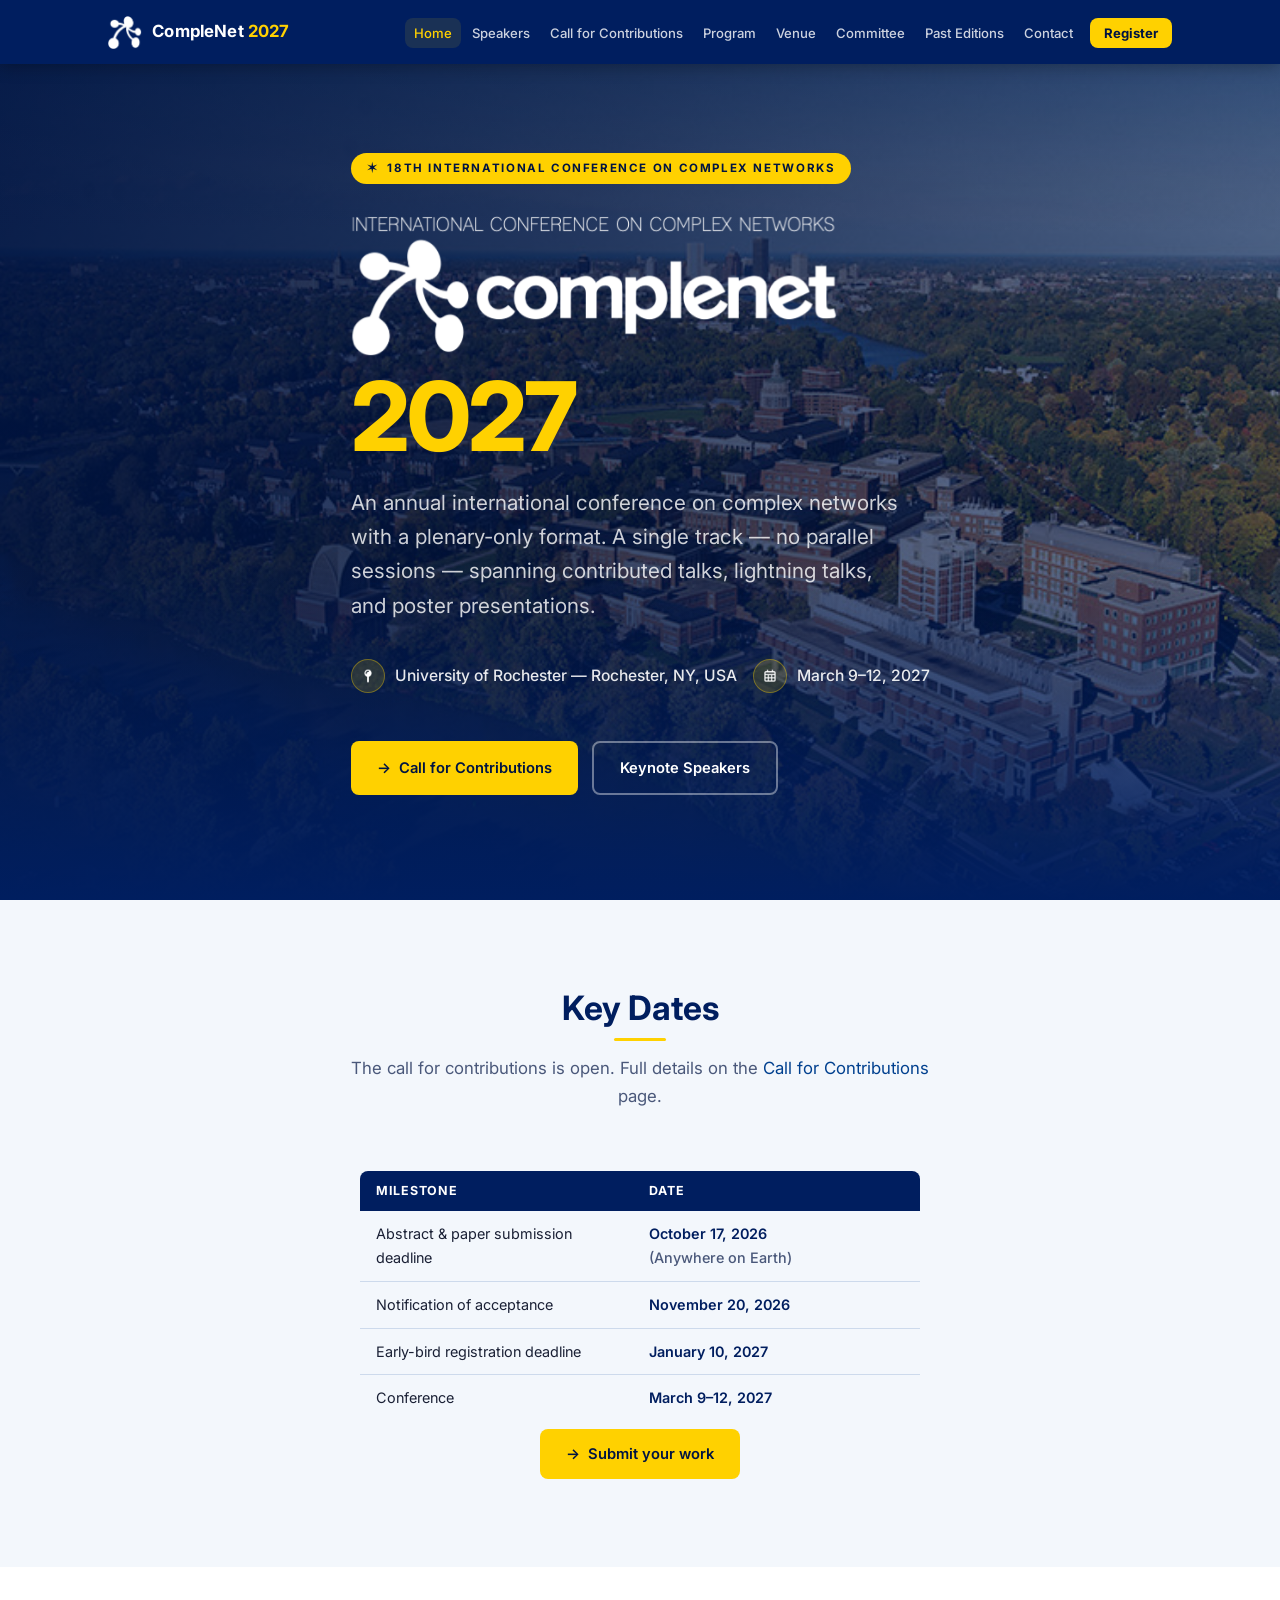
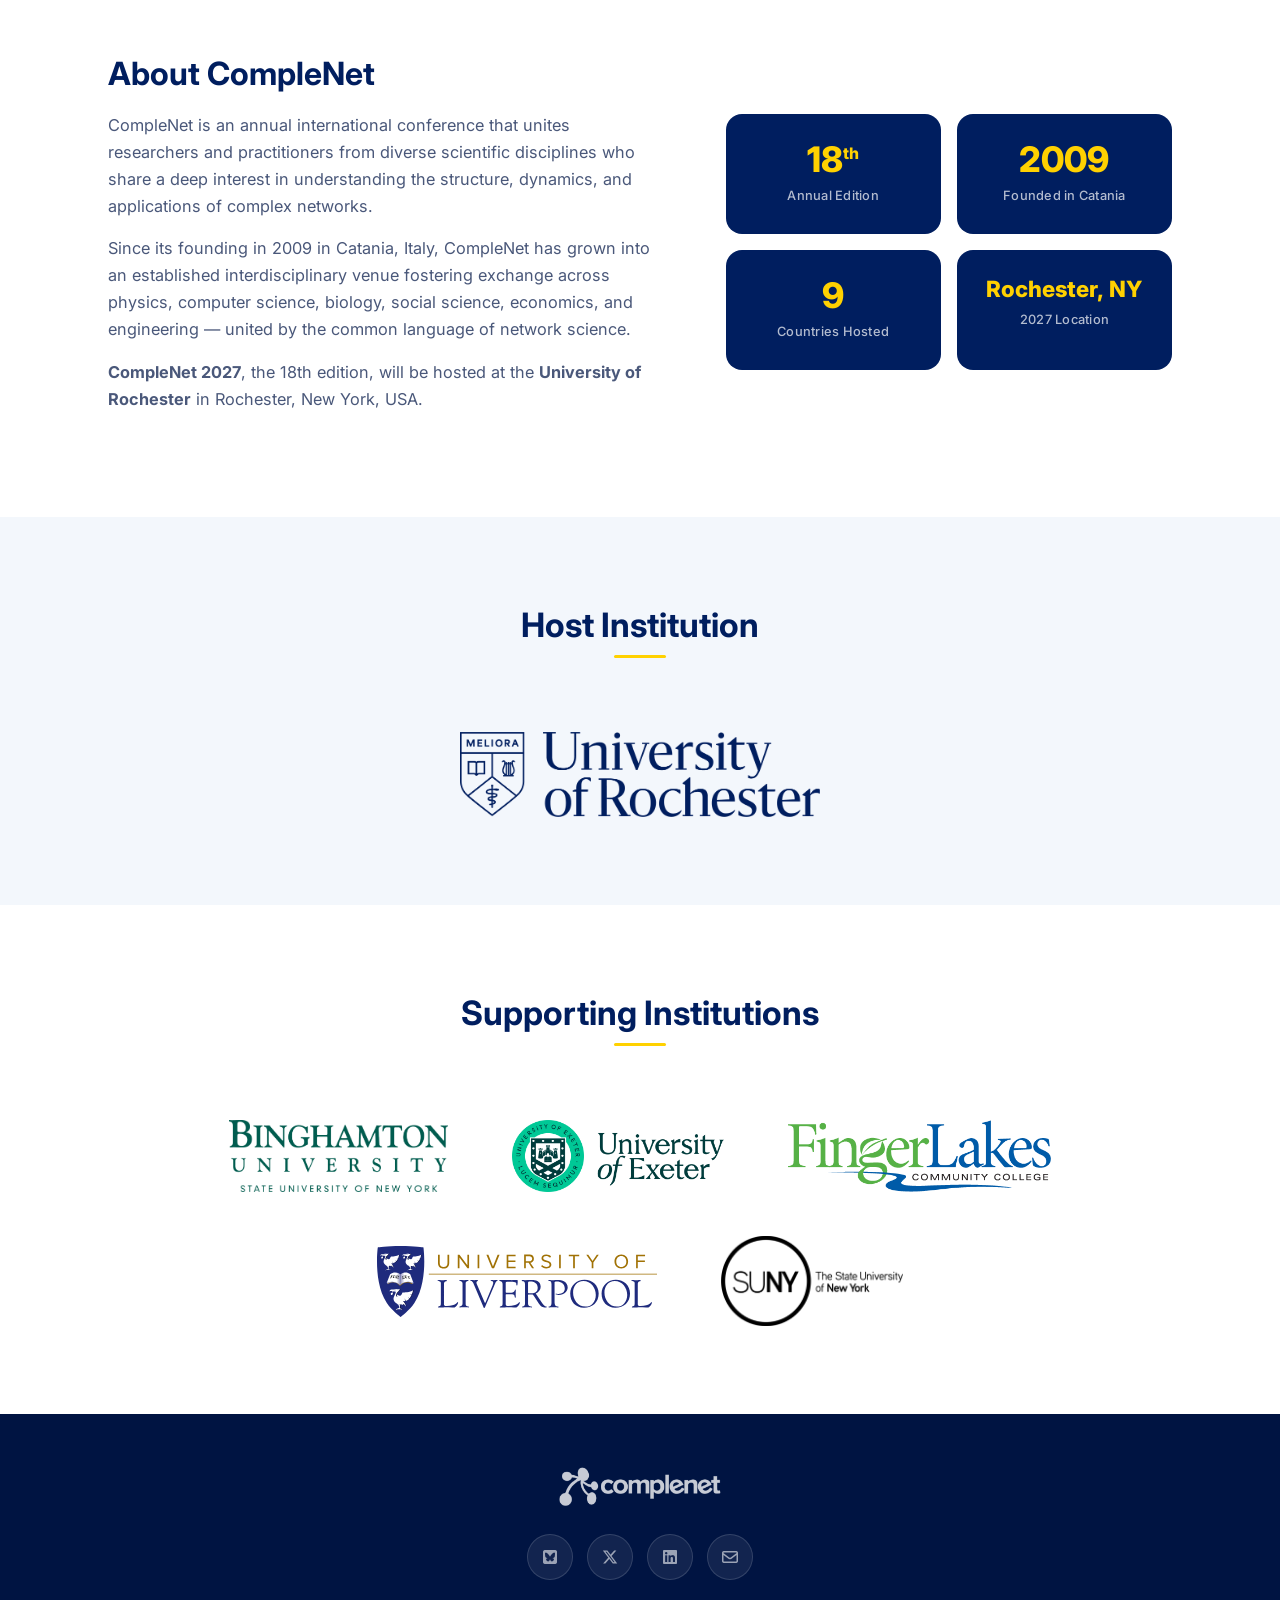
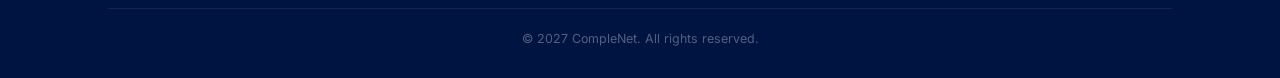
==== commit 5dc3410d: "venue and registration link" ====
--- a/index.html
+++ b/index.html
@@ -120,7 +120,7 @@
       <tbody>
         <tr><td>Abstract &amp; paper submission deadline</td><td class="date-val">October 17, 2026 <span class="date-aoe">(Anywhere on Earth)</span></td></tr>
         <tr><td>Notification of acceptance</td>             <td class="date-val">November 20, 2026</td></tr>
-        <tr><td>Registration deadline (accepted works)</td> <td class="date-val">January 10, 2027</td></tr>
+        <tr><td>Early-bird registration deadline</td>       <td class="date-val">January 10, 2027</td></tr>
         <tr><td>Conference</td>                             <td class="date-val">March 9&ndash;12, 2027</td></tr>
       </tbody>
     </table>
--- a/style.css
+++ b/style.css
@@ -414,28 +414,12 @@
   justify-content: center;
   border: 3px solid var(--border);
 }
-.speaker-avatar svg { width: 44px; height: 44px; color: var(--gray); }
 
 /* Keynote speakers page: larger headshots than the compact committee avatars */
 .speakers-grid .speaker-avatar {
   width: 140px;
   height: 140px;
   margin-bottom: 24px;
-}
-.speakers-grid .speaker-avatar svg { width: 64px; height: 64px; }
-
-.tba-badge {
-  display: inline-block;
-  background: var(--gold-pale);
-  border: 1px solid rgba(255, 209, 0, 0.45);
-  color: #7A6500;
-  font-size: 0.68rem;
-  font-weight: 700;
-  letter-spacing: 0.12em;
-  text-transform: uppercase;
-  padding: 3px 10px;
-  border-radius: 10px;
-  margin-bottom: 10px;
 }
 .speaker-name {
   font-size: 1rem;
